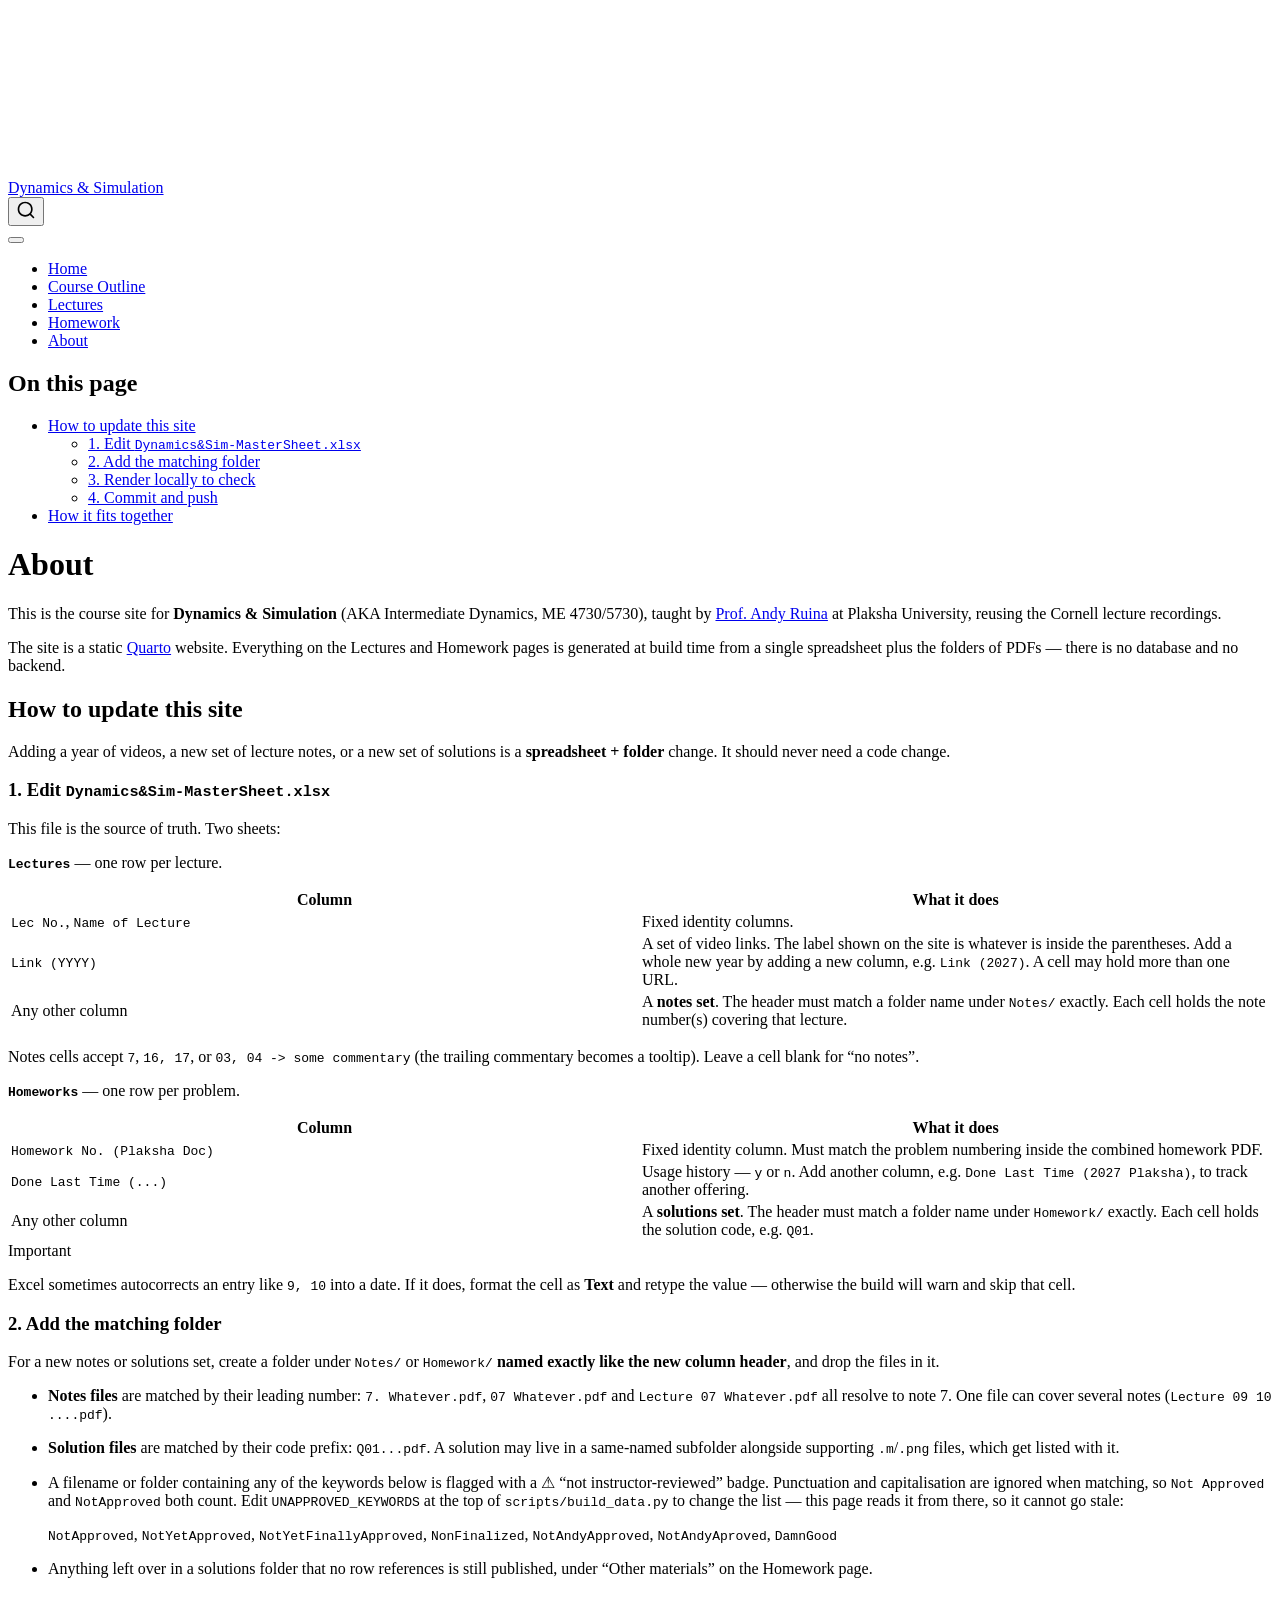
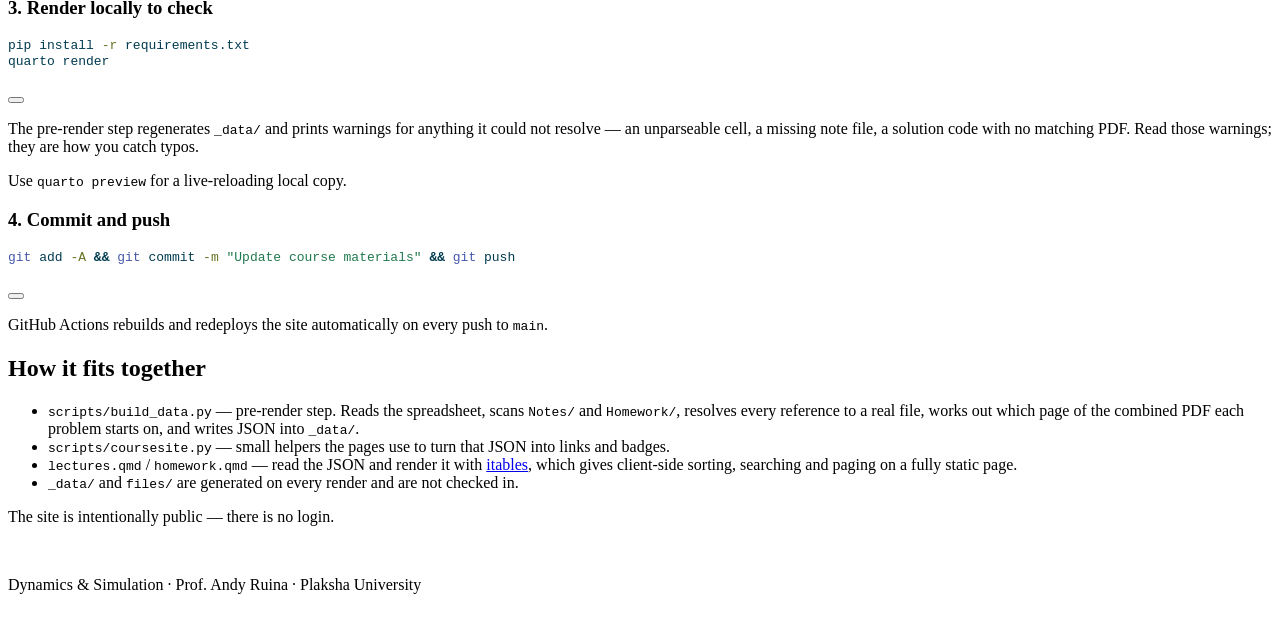
==== about.html @ d8b7e705 "Built site for gh-pages" ====
<!DOCTYPE html>
<html xmlns="http://www.w3.org/1999/xhtml" lang="en" xml:lang="en"><head>

<meta charset="utf-8">
<meta name="generator" content="quarto-1.10.18">

<meta name="viewport" content="width=device-width, initial-scale=1.0, user-scalable=yes">


<title>About – Dynamics &amp; Simulation</title>
<style>
/* Default styles provided by pandoc.
** See https://pandoc.org/MANUAL.html#variables-for-html for config info.
*/
span.smallcaps{font-variant: small-caps;}
div.columns{display: flex; gap: 1.5em;}
div.column{flex: auto;}
@media screen {
div.columns{gap: min(4vw, 1.5em);}
div.column{overflow-x: auto;}
}
div.hanging-indent{margin-left: 1.5em; text-indent: -1.5em;}
ul.task-list{list-style: none;}
ul.task-list li input[type="checkbox"] {
  width: 0.8em;
  margin: 0 0.8em 0.2em -1em; /* quarto-specific, see https://github.com/quarto-dev/quarto-cli/issues/4556 */ 
  vertical-align: middle;
}
/* CSS for syntax highlighting */
html { -webkit-text-size-adjust: 100%; }
pre > code.sourceCode { white-space: pre; position: relative; }
pre > code.sourceCode > span { display: inline-block; line-height: 1.25; }
pre > code.sourceCode > span:empty { height: 1.2em; }
.sourceCode { overflow: visible; }
code.sourceCode > span { color: inherit; text-decoration: inherit; }
div.sourceCode { margin: 1em 0; }
pre.sourceCode { margin: 0; }
@media screen {
div.sourceCode { overflow: auto; }
}
@media print {
pre > code.sourceCode { white-space: pre-wrap; }
pre > code.sourceCode > span { text-indent: -5em; padding-left: 5em; }
}
pre.numberSource code
  { counter-reset: source-line 0; }
pre.numberSource code > span
  { position: relative; left: -4em; counter-increment: source-line; }
pre.numberSource code > span > a:first-child::before
  { content: counter(source-line);
    position: relative; left: -1em; text-align: right; vertical-align: baseline;
    border: none; display: inline-block;
    -webkit-touch-callout: none; -webkit-user-select: none;
    -khtml-user-select: none; -moz-user-select: none;
    -ms-user-select: none; user-select: none;
    padding: 0 4px; width: 4em;
  }
pre.numberSource { margin-left: 3em;  padding-left: 4px; }
div.sourceCode
  {   }
@media screen {
pre > code.sourceCode > span > a:first-child::before { text-decoration: underline; }
}
</style>


<script src="site_libs/quarto-nav/quarto-nav.js"></script>
<script src="site_libs/quarto-nav/headroom.min.js"></script>
<script src="site_libs/clipboard/clipboard.min.js"></script>
<script src="site_libs/quarto-search/autocomplete.umd.js"></script>
<script src="site_libs/quarto-search/fuse.min.js"></script>
<script src="site_libs/quarto-search/quarto-search.js"></script>
<meta name="quarto:offset" content="./">
<script src="site_libs/quarto-html/quarto.js" type="module"></script>
<script src="site_libs/quarto-html/tabsets/tabsets.js" type="module"></script>
<script src="site_libs/quarto-html/popper.min.js"></script>
<script src="site_libs/quarto-html/tippy.umd.min.js"></script>
<script src="site_libs/quarto-html/anchor.min.js"></script>
<link href="site_libs/quarto-html/tippy.css" rel="stylesheet">
<link href="site_libs/quarto-html/quarto-syntax-highlighting-64a204ab8560d761af7679ceaba22944.css" rel="stylesheet" id="quarto-text-highlighting-styles">
<script src="site_libs/bootstrap/bootstrap.min.js"></script>
<link href="site_libs/bootstrap/bootstrap-icons.css" rel="stylesheet">
<link href="site_libs/bootstrap/bootstrap-6ac2aec46ad7f46b16024ee4409aa65c.min.css" rel="stylesheet" append-hash="true" id="quarto-bootstrap" data-mode="light">
<script id="quarto-search-options" type="application/json">{
  "location": "navbar",
  "copy-button": false,
  "collapse-after": 3,
  "panel-placement": "end",
  "type": "overlay",
  "limit": 50,
  "keyboard-shortcut": [
    "f",
    "/",
    "s"
  ],
  "show-item-context": false,
  "language": {
    "search-no-results-text": "No results",
    "search-matching-documents-text": "matching documents",
    "search-copy-link-title": "Copy link to search",
    "search-hide-matches-text": "Hide additional matches",
    "search-more-match-text": "more match in this document",
    "search-more-matches-text": "more matches in this document",
    "search-clear-button-title": "Clear",
    "search-text-placeholder": "",
    "search-detached-cancel-button-title": "Cancel",
    "search-submit-button-title": "Submit",
    "search-label": "Search"
  }
}</script>


<link rel="stylesheet" href="styles.css">
</head>

<body class="nav-fixed quarto-light">

<div id="quarto-search-results"></div>
  <header id="quarto-header" class="headroom fixed-top">
    <nav class="navbar navbar-expand-lg " data-bs-theme="dark">
      <div class="navbar-container container-fluid">
      <div class="navbar-brand-container mx-auto">
    <a class="navbar-brand" href="./index.html">
    <span class="navbar-title">Dynamics &amp; Simulation</span>
    </a>
  </div>
            <div id="quarto-search" class="" title="Search"></div>
          <button class="navbar-toggler" type="button" data-bs-toggle="collapse" data-bs-target="#navbarCollapse" aria-controls="navbarCollapse" role="menu" aria-expanded="false" aria-label="Toggle navigation" onclick="if (window.quartoToggleHeadroom) { window.quartoToggleHeadroom(); }">
  <span class="navbar-toggler-icon"></span>
</button>
          <div class="collapse navbar-collapse" id="navbarCollapse">
            <ul class="navbar-nav navbar-nav-scroll me-auto">
  <li class="nav-item">
    <a class="nav-link" href="./index.html"> 
<span class="menu-text">Home</span></a>
  </li>  
  <li class="nav-item">
    <a class="nav-link" href="./outline.html"> 
<span class="menu-text">Course Outline</span></a>
  </li>  
  <li class="nav-item">
    <a class="nav-link" href="./lectures.html"> 
<span class="menu-text">Lectures</span></a>
  </li>  
  <li class="nav-item">
    <a class="nav-link" href="./homework.html"> 
<span class="menu-text">Homework</span></a>
  </li>  
  <li class="nav-item">
    <a class="nav-link active" href="./about.html" aria-current="page"> 
<span class="menu-text">About</span></a>
  </li>  
</ul>
          </div> <!-- /navcollapse -->
            <div class="quarto-navbar-tools">
</div>
      </div> <!-- /container-fluid -->
    </nav>
</header>
<!-- content -->
<div id="quarto-content" class="quarto-container page-columns page-rows-contents page-layout-article page-navbar">
<!-- sidebar -->
<!-- margin-sidebar -->
    <div id="quarto-margin-sidebar" class="sidebar margin-sidebar">
        <nav id="TOC" role="doc-toc" class="toc-active">
    <h2 id="toc-title">On this page</h2>
   
  <ul>
  <li><a href="#how-to-update-this-site" id="toc-how-to-update-this-site" class="nav-link active" data-scroll-target="#how-to-update-this-site">How to update this site</a>
  <ul class="collapse">
  <li><a href="#edit-dynamicssim-mastersheet.xlsx" id="toc-edit-dynamicssim-mastersheet.xlsx" class="nav-link" data-scroll-target="#edit-dynamicssim-mastersheet.xlsx">1. Edit <code>Dynamics&amp;Sim-MasterSheet.xlsx</code></a></li>
  <li><a href="#add-the-matching-folder" id="toc-add-the-matching-folder" class="nav-link" data-scroll-target="#add-the-matching-folder">2. Add the matching folder</a></li>
  <li><a href="#render-locally-to-check" id="toc-render-locally-to-check" class="nav-link" data-scroll-target="#render-locally-to-check">3. Render locally to check</a></li>
  <li><a href="#commit-and-push" id="toc-commit-and-push" class="nav-link" data-scroll-target="#commit-and-push">4. Commit and push</a></li>
  </ul></li>
  <li><a href="#how-it-fits-together" id="toc-how-it-fits-together" class="nav-link" data-scroll-target="#how-it-fits-together">How it fits together</a></li>
  </ul>
</nav>
    </div>
<!-- main -->
<main class="content" id="quarto-document-content">

<header id="title-block-header" class="quarto-title-block default">
<div class="quarto-title">
<h1 class="title">About</h1>
</div>



<div class="quarto-title-meta">

    
  
    
  </div>
  


</header>


<p>This is the course site for <strong>Dynamics &amp; Simulation</strong> (AKA Intermediate Dynamics, ME 4730/5730), taught by <a href="https://ruina.org">Prof.&nbsp;Andy Ruina</a> at Plaksha University, reusing the Cornell lecture recordings.</p>
<p>The site is a static <a href="https://quarto.org">Quarto</a> website. Everything on the Lectures and Homework pages is generated at build time from a single spreadsheet plus the folders of PDFs — there is no database and no backend.</p>
<section id="how-to-update-this-site" class="level2">
<h2 class="anchored" data-anchor-id="how-to-update-this-site">How to update this site</h2>
<p>Adding a year of videos, a new set of lecture notes, or a new set of solutions is a <strong>spreadsheet + folder</strong> change. It should never need a code change.</p>
<section id="edit-dynamicssim-mastersheet.xlsx" class="level3">
<h3 class="anchored" data-anchor-id="edit-dynamicssim-mastersheet.xlsx">1. Edit <code>Dynamics&amp;Sim-MasterSheet.xlsx</code></h3>
<p>This file is the source of truth. Two sheets:</p>
<p><strong><code>Lectures</code></strong> — one row per lecture.</p>
<table class="caption-top table">
<colgroup>
<col style="width: 50%">
<col style="width: 50%">
</colgroup>
<thead>
<tr class="header">
<th>Column</th>
<th>What it does</th>
</tr>
</thead>
<tbody>
<tr class="odd">
<td><code>Lec No.</code>, <code>Name of Lecture</code></td>
<td>Fixed identity columns.</td>
</tr>
<tr class="even">
<td><code>Link (YYYY)</code></td>
<td>A set of video links. The label shown on the site is whatever is inside the parentheses. Add a whole new year by adding a new column, e.g.&nbsp;<code>Link (2027)</code>. A cell may hold more than one URL.</td>
</tr>
<tr class="odd">
<td>Any other column</td>
<td>A <strong>notes set</strong>. The header must match a folder name under <code>Notes/</code> exactly. Each cell holds the note number(s) covering that lecture.</td>
</tr>
</tbody>
</table>
<p>Notes cells accept <code>7</code>, <code>16, 17</code>, or <code>03, 04 -&gt; some commentary</code> (the trailing commentary becomes a tooltip). Leave a cell blank for “no notes”.</p>
<p><strong><code>Homeworks</code></strong> — one row per problem.</p>
<table class="caption-top table">
<colgroup>
<col style="width: 50%">
<col style="width: 50%">
</colgroup>
<thead>
<tr class="header">
<th>Column</th>
<th>What it does</th>
</tr>
</thead>
<tbody>
<tr class="odd">
<td><code>Homework No. (Plaksha Doc)</code></td>
<td>Fixed identity column. Must match the problem numbering inside the combined homework PDF.</td>
</tr>
<tr class="even">
<td><code>Done Last Time (...)</code></td>
<td>Usage history — <code>y</code> or <code>n</code>. Add another column, e.g.&nbsp;<code>Done Last Time (2027 Plaksha)</code>, to track another offering.</td>
</tr>
<tr class="odd">
<td>Any other column</td>
<td>A <strong>solutions set</strong>. The header must match a folder name under <code>Homework/</code> exactly. Each cell holds the solution code, e.g.&nbsp;<code>Q01</code>.</td>
</tr>
</tbody>
</table>
<div class="callout callout-style-default callout-important callout-titled">
<div class="callout-header d-flex align-content-center">
<div class="callout-icon-container">
<i class="callout-icon"></i>
</div>
<div class="callout-title-container flex-fill">
Important
</div>
</div>
<div class="callout-body-container callout-body">
<p>Excel sometimes autocorrects an entry like <code>9, 10</code> into a date. If it does, format the cell as <strong>Text</strong> and retype the value — otherwise the build will warn and skip that cell.</p>
</div>
</div>
</section>
<section id="add-the-matching-folder" class="level3">
<h3 class="anchored" data-anchor-id="add-the-matching-folder">2. Add the matching folder</h3>
<p>For a new notes or solutions set, create a folder under <code>Notes/</code> or <code>Homework/</code> <strong>named exactly like the new column header</strong>, and drop the files in it.</p>
<ul>
<li><p><strong>Notes files</strong> are matched by their leading number: <code>7. Whatever.pdf</code>, <code>07 Whatever.pdf</code> and <code>Lecture 07 Whatever.pdf</code> all resolve to note 7. One file can cover several notes (<code>Lecture 09 10 ....pdf</code>).</p></li>
<li><p><strong>Solution files</strong> are matched by their code prefix: <code>Q01...pdf</code>. A solution may live in a same-named subfolder alongside supporting <code>.m</code>/<code>.png</code> files, which get listed with it.</p></li>
<li><p>A filename or folder containing any of the keywords below is flagged with a ⚠ “not instructor-reviewed” badge. Punctuation and capitalisation are ignored when matching, so <code>Not Approved</code> and <code>NotApproved</code> both count. Edit <code>UNAPPROVED_KEYWORDS</code> at the top of <code>scripts/build_data.py</code> to change the list — this page reads it from there, so it cannot go stale:</p>
<p><code>NotApproved</code>, <code>NotYetApproved</code>, <code>NotYetFinallyApproved</code>, <code>NonFinalized</code>, <code>NotAndyApproved</code>, <code>NotAndyAproved</code>, <code>DamnGood</code></p></li>
<li><p>Anything left over in a solutions folder that no row references is still published, under “Other materials” on the Homework page.</p></li>
</ul>
</section>
<section id="render-locally-to-check" class="level3">
<h3 class="anchored" data-anchor-id="render-locally-to-check">3. Render locally to check</h3>
<div class="code-copy-outer-scaffold"><div class="sourceCode" id="cb1"><pre class="sourceCode bash code-with-copy"><code class="sourceCode bash"><span id="cb1-1"><a href="#cb1-1" aria-hidden="true" tabindex="-1"></a><span class="ex">pip</span> install <span class="at">-r</span> requirements.txt</span>
<span id="cb1-2"><a href="#cb1-2" aria-hidden="true" tabindex="-1"></a><span class="ex">quarto</span> render</span></code></pre></div><button title="Copy to Clipboard" class="code-copy-button"><i class="bi"></i></button></div>
<p>The pre-render step regenerates <code>_data/</code> and prints warnings for anything it could not resolve — an unparseable cell, a missing note file, a solution code with no matching PDF. Read those warnings; they are how you catch typos.</p>
<p>Use <code>quarto preview</code> for a live-reloading local copy.</p>
</section>
<section id="commit-and-push" class="level3">
<h3 class="anchored" data-anchor-id="commit-and-push">4. Commit and push</h3>
<div class="code-copy-outer-scaffold"><div class="sourceCode" id="cb2"><pre class="sourceCode bash code-with-copy"><code class="sourceCode bash"><span id="cb2-1"><a href="#cb2-1" aria-hidden="true" tabindex="-1"></a><span class="fu">git</span> add <span class="at">-A</span> <span class="kw">&amp;&amp;</span> <span class="fu">git</span> commit <span class="at">-m</span> <span class="st">"Update course materials"</span> <span class="kw">&amp;&amp;</span> <span class="fu">git</span> push</span></code></pre></div><button title="Copy to Clipboard" class="code-copy-button"><i class="bi"></i></button></div>
<p>GitHub Actions rebuilds and redeploys the site automatically on every push to <code>main</code>.</p>
</section>
</section>
<section id="how-it-fits-together" class="level2">
<h2 class="anchored" data-anchor-id="how-it-fits-together">How it fits together</h2>
<ul>
<li><code>scripts/build_data.py</code> — pre-render step. Reads the spreadsheet, scans <code>Notes/</code> and <code>Homework/</code>, resolves every reference to a real file, works out which page of the combined PDF each problem starts on, and writes JSON into <code>_data/</code>.</li>
<li><code>scripts/coursesite.py</code> — small helpers the pages use to turn that JSON into links and badges.</li>
<li><code>lectures.qmd</code> / <code>homework.qmd</code> — read the JSON and render it with <a href="https://mwouts.github.io/itables/">itables</a>, which gives client-side sorting, searching and paging on a fully static page.</li>
<li><code>_data/</code> and <code>files/</code> are generated on every render and are not checked in.</li>
</ul>
<p>The site is intentionally public — there is no login.</p>


</section>

</main> <!-- /main -->
<script id="quarto-html-after-body" type="application/javascript">
  window.document.addEventListener("DOMContentLoaded", function (event) {
    const icon = "";
    const anchorJS = new window.AnchorJS();
    anchorJS.options = {
      placement: 'right',
      icon: icon
    };
    anchorJS.add('.anchored');
    const isCodeAnnotation = (el) => {
      for (const clz of el.classList) {
        if (clz.startsWith('code-annotation-')) {                     
          return true;
        }
      }
      return false;
    }
    const onCopySuccess = function(e) {
      // button target
      const button = e.trigger;
      // don't keep focus
      button.blur();
      // flash "checked"
      button.classList.add('code-copy-button-checked');
      var currentTitle = button.getAttribute("title");
      button.setAttribute("title", "Copied!");
      let tooltip;
      if (window.bootstrap) {
        button.setAttribute("data-bs-toggle", "tooltip");
        button.setAttribute("data-bs-placement", "left");
        button.setAttribute("data-bs-title", "Copied!");
        tooltip = new bootstrap.Tooltip(button, 
          { trigger: "manual", 
            customClass: "code-copy-button-tooltip",
            offset: [0, -8]});
        tooltip.show();    
      }
      setTimeout(function() {
        if (tooltip) {
          tooltip.hide();
          button.removeAttribute("data-bs-title");
          button.removeAttribute("data-bs-toggle");
          button.removeAttribute("data-bs-placement");
        }
        button.setAttribute("title", currentTitle);
        button.classList.remove('code-copy-button-checked');
      }, 1000);
      // clear code selection
      e.clearSelection();
    }
    const getTextToCopy = function(trigger) {
      const outerScaffold = trigger.parentElement.cloneNode(true);
      const codeEl = outerScaffold.querySelector('code');
      for (const childEl of codeEl.children) {
        if (isCodeAnnotation(childEl)) {
          childEl.remove();
        }
      }
      return codeEl.innerText;
    }
    const clipboard = new window.ClipboardJS('.code-copy-button:not([data-in-quarto-modal])', {
      text: getTextToCopy
    });
    clipboard.on('success', onCopySuccess);
    if (window.document.getElementById('quarto-embedded-source-code-modal')) {
      const clipboardModal = new window.ClipboardJS('.code-copy-button[data-in-quarto-modal]', {
        text: getTextToCopy,
        container: window.document.getElementById('quarto-embedded-source-code-modal')
      });
      clipboardModal.on('success', onCopySuccess);
    }
      var localhostRegex = new RegExp(/^(?:http|https):\/\/localhost\:?[0-9]*\//);
      var mailtoRegex = new RegExp(/^mailto:/);
        var filterRegex = new RegExp("https:\/\/suraj1102\.github\.io\/DynamicsSimWebsite\/");
      var isInternal = (href) => {
          return filterRegex.test(href) || localhostRegex.test(href) || mailtoRegex.test(href);
      }
      // Inspect non-navigation links and adorn them if external
     var links = window.document.querySelectorAll('a[href]:not(.nav-link):not(.navbar-brand):not(.toc-action):not(.sidebar-link):not(.sidebar-item-toggle):not(.pagination-link):not(.no-external):not([aria-hidden]):not(.dropdown-item):not(.quarto-navigation-tool):not(.about-link)');
      for (var i=0; i<links.length; i++) {
        const link = links[i];
        if (!isInternal(link.href)) {
          // undo the damage that might have been done by quarto-nav.js in the case of
          // links that we want to consider external
          if (link.dataset.originalHref !== undefined) {
            link.href = link.dataset.originalHref;
          }
            // target, if specified
            link.setAttribute("target", "_blank");
            if (link.getAttribute("rel") === null) {
              link.setAttribute("rel", "noopener");
            }
        }
      }
    function tippyHover(el, contentFn, onTriggerFn, onUntriggerFn) {
      const config = {
        allowHTML: true,
        maxWidth: 500,
        delay: 100,
        arrow: false,
        appendTo: function(el) {
            return el.parentElement;
        },
        interactive: true,
        interactiveBorder: 10,
        theme: 'quarto',
        placement: 'bottom-start',
      };
      if (contentFn) {
        config.content = contentFn;
      }
      if (onTriggerFn) {
        config.onTrigger = onTriggerFn;
      }
      if (onUntriggerFn) {
        config.onUntrigger = onUntriggerFn;
      }
      window.tippy(el, config); 
    }
    const noterefs = window.document.querySelectorAll('a[role="doc-noteref"]');
    for (var i=0; i<noterefs.length; i++) {
      const ref = noterefs[i];
      tippyHover(ref, function() {
        // use id or data attribute instead here
        let href = ref.getAttribute('data-footnote-href') || ref.getAttribute('href');
        try { href = new URL(href).hash; } catch {}
        const id = href.replace(/^#\/?/, "");
        const note = window.document.getElementById(id);
        if (note) {
          return note.innerHTML;
        } else {
          return "";
        }
      });
    }
    const xrefs = window.document.querySelectorAll('a.quarto-xref');
    const processXRef = (id, note) => {
      // Strip column container classes
      const stripColumnClz = (el) => {
        el.classList.remove("page-full", "page-columns");
        if (el.children) {
          for (const child of el.children) {
            stripColumnClz(child);
          }
        }
      }
      stripColumnClz(note)
      if (id === null || id.startsWith('sec-')) {
        // Special case sections, only their first couple elements
        const container = document.createElement("div");
        if (note.children && note.children.length > 2) {
          container.appendChild(note.children[0].cloneNode(true));
          for (let i = 1; i < note.children.length; i++) {
            const child = note.children[i];
            if (child.tagName === "P" && child.innerText === "") {
              continue;
            } else {
              container.appendChild(child.cloneNode(true));
              break;
            }
          }
          if (window.Quarto?.typesetMath) {
            window.Quarto.typesetMath(container);
          }
          return container.innerHTML
        } else {
          if (window.Quarto?.typesetMath) {
            window.Quarto.typesetMath(note);
          }
          return note.innerHTML;
        }
      } else {
        // Remove any anchor links if they are present
        const anchorLink = note.querySelector('a.anchorjs-link');
        if (anchorLink) {
          anchorLink.remove();
        }
        if (window.Quarto?.typesetMath) {
          window.Quarto.typesetMath(note);
        }
        if (note.classList.contains("callout")) {
          return note.outerHTML;
        } else {
          return note.innerHTML;
        }
      }
    }
    for (var i=0; i<xrefs.length; i++) {
      const xref = xrefs[i];
      tippyHover(xref, undefined, function(instance) {
        instance.disable();
        let url = xref.getAttribute('href');
        let hash = undefined; 
        if (url.startsWith('#')) {
          hash = url;
        } else {
          try { hash = new URL(url).hash; } catch {}
        }
        if (hash) {
          const id = hash.replace(/^#\/?/, "");
          const note = window.document.getElementById(id);
          if (note !== null) {
            try {
              const html = processXRef(id, note.cloneNode(true));
              instance.setContent(html);
            } finally {
              instance.enable();
              instance.show();
            }
          } else {
            // See if we can fetch this
            fetch(url.split('#')[0])
            .then(res => res.text())
            .then(html => {
              const parser = new DOMParser();
              const htmlDoc = parser.parseFromString(html, "text/html");
              const note = htmlDoc.getElementById(id);
              if (note !== null) {
                const html = processXRef(id, note);
                instance.setContent(html);
              } 
            }).finally(() => {
              instance.enable();
              instance.show();
            });
          }
        } else {
          // See if we can fetch a full url (with no hash to target)
          // This is a special case and we should probably do some content thinning / targeting
          fetch(url)
          .then(res => res.text())
          .then(html => {
            const parser = new DOMParser();
            const htmlDoc = parser.parseFromString(html, "text/html");
            const note = htmlDoc.querySelector('main.content');
            if (note !== null) {
              // This should only happen for chapter cross references
              // (since there is no id in the URL)
              // remove the first header
              if (note.children.length > 0 && note.children[0].tagName === "HEADER") {
                note.children[0].remove();
              }
              const html = processXRef(null, note);
              instance.setContent(html);
            } 
          }).finally(() => {
            instance.enable();
            instance.show();
          });
        }
      }, function(instance) {
      });
    }
        let selectedAnnoteEl;
        const selectorForAnnotation = ( cell, annotation) => {
          let cellAttr = 'data-code-cell="' + cell + '"';
          let lineAttr = 'data-code-annotation="' +  annotation + '"';
          const selector = 'span[' + cellAttr + '][' + lineAttr + ']';
          return selector;
        }
        const selectCodeLines = (annoteEl) => {
          const doc = window.document;
          const targetCell = annoteEl.getAttribute("data-target-cell");
          const targetAnnotation = annoteEl.getAttribute("data-target-annotation");
          const annoteSpan = window.document.querySelector(selectorForAnnotation(targetCell, targetAnnotation));
          const lines = annoteSpan.getAttribute("data-code-lines").split(",");
          const lineIds = lines.map((line) => {
            return targetCell + "-" + line;
          })
          let top = null;
          let height = null;
          let parent = null;
          if (lineIds.length > 0) {
              //compute the position of the single el (top and bottom and make a div)
              const el = window.document.getElementById(lineIds[0]);
              top = el.offsetTop;
              height = el.offsetHeight;
              parent = el.parentElement.parentElement;
            if (lineIds.length > 1) {
              const lastEl = window.document.getElementById(lineIds[lineIds.length - 1]);
              const bottom = lastEl.offsetTop + lastEl.offsetHeight;
              height = bottom - top;
            }
            if (top !== null && height !== null && parent !== null) {
              // cook up a div (if necessary) and position it 
              let div = window.document.getElementById("code-annotation-line-highlight");
              if (div === null) {
                div = window.document.createElement("div");
                div.setAttribute("id", "code-annotation-line-highlight");
                div.style.position = 'absolute';
                parent.appendChild(div);
              }
              div.style.top = top - 2 + "px";
              div.style.height = height + 4 + "px";
              div.style.left = 0;
              let gutterDiv = window.document.getElementById("code-annotation-line-highlight-gutter");
              if (gutterDiv === null) {
                gutterDiv = window.document.createElement("div");
                gutterDiv.setAttribute("id", "code-annotation-line-highlight-gutter");
                gutterDiv.style.position = 'absolute';
                const codeCell = window.document.getElementById(targetCell);
                const gutter = codeCell.querySelector('.code-annotation-gutter');
                gutter.appendChild(gutterDiv);
              }
              gutterDiv.style.top = top - 2 + "px";
              gutterDiv.style.height = height + 4 + "px";
            }
            selectedAnnoteEl = annoteEl;
          }
        };
        const unselectCodeLines = () => {
          const elementsIds = ["code-annotation-line-highlight", "code-annotation-line-highlight-gutter"];
          elementsIds.forEach((elId) => {
            const div = window.document.getElementById(elId);
            if (div) {
              div.remove();
            }
          });
          selectedAnnoteEl = undefined;
        };
          // Handle positioning of the toggle
      window.addEventListener(
        "resize",
        throttle(() => {
          elRect = undefined;
          if (selectedAnnoteEl) {
            selectCodeLines(selectedAnnoteEl);
          }
        }, 10)
      );
      function throttle(fn, ms) {
      let throttle = false;
      let timer;
        return (...args) => {
          if(!throttle) { // first call gets through
              fn.apply(this, args);
              throttle = true;
          } else { // all the others get throttled
              if(timer) clearTimeout(timer); // cancel #2
              timer = setTimeout(() => {
                fn.apply(this, args);
                timer = throttle = false;
              }, ms);
          }
        };
      }
        // Attach click handler to the DT
        const annoteDls = window.document.querySelectorAll('dt[data-target-cell]');
        for (const annoteDlNode of annoteDls) {
          annoteDlNode.addEventListener('click', (event) => {
            const clickedEl = event.target;
            if (clickedEl !== selectedAnnoteEl) {
              unselectCodeLines();
              const activeEl = window.document.querySelector('dt[data-target-cell].code-annotation-active');
              if (activeEl) {
                activeEl.classList.remove('code-annotation-active');
              }
              selectCodeLines(clickedEl);
              clickedEl.classList.add('code-annotation-active');
            } else {
              // Unselect the line
              unselectCodeLines();
              clickedEl.classList.remove('code-annotation-active');
            }
          });
        }
    const findCites = (el) => {
      const parentEl = el.parentElement;
      if (parentEl) {
        const cites = parentEl.dataset.cites;
        if (cites) {
          return {
            el,
            cites: cites.split(' ')
          };
        } else {
          return findCites(el.parentElement)
        }
      } else {
        return undefined;
      }
    };
    var bibliorefs = window.document.querySelectorAll('a[role="doc-biblioref"]');
    for (var i=0; i<bibliorefs.length; i++) {
      const ref = bibliorefs[i];
      const citeInfo = findCites(ref);
      if (citeInfo) {
        tippyHover(citeInfo.el, function() {
          var popup = window.document.createElement('div');
          citeInfo.cites.forEach(function(cite) {
            var citeDiv = window.document.createElement('div');
            citeDiv.classList.add('hanging-indent');
            citeDiv.classList.add('csl-entry');
            var biblioDiv = window.document.getElementById('ref-' + cite);
            if (biblioDiv) {
              citeDiv.innerHTML = biblioDiv.innerHTML;
            }
            popup.appendChild(citeDiv);
          });
          return popup.innerHTML;
        });
      }
    }
  });
  </script>
</div> <!-- /content -->
<footer class="footer">
  <div class="nav-footer">
    <div class="nav-footer-left">
      &nbsp;
    </div>   
    <div class="nav-footer-center">
<p>Dynamics &amp; Simulation · Prof.&nbsp;Andy Ruina · Plaksha University</p>
</div>
    <div class="nav-footer-right">
      &nbsp;
    </div>
  </div>
</footer>




</body></html>
---- site_libs/quarto-html/tippy.css ----
.tippy-box[data-animation=fade][data-state=hidden]{opacity:0}[data-tippy-root]{max-width:calc(100vw - 10px)}.tippy-box{position:relative;background-color:#333;color:#fff;border-radius:4px;font-size:14px;line-height:1.4;white-space:normal;outline:0;transition-property:transform,visibility,opacity}.tippy-box[data-placement^=top]>.tippy-arrow{bottom:0}.tippy-box[data-placement^=top]>.tippy-arrow:before{bottom:-7px;left:0;border-width:8px 8px 0;border-top-color:initial;transform-origin:center top}.tippy-box[data-placement^=bottom]>.tippy-arrow{top:0}.tippy-box[data-placement^=bottom]>.tippy-arrow:before{top:-7px;left:0;border-width:0 8px 8px;border-bottom-color:initial;transform-origin:center bottom}.tippy-box[data-placement^=left]>.tippy-arrow{right:0}.tippy-box[data-placement^=left]>.tippy-arrow:before{border-width:8px 0 8px 8px;border-left-color:initial;right:-7px;transform-origin:center left}.tippy-box[data-placement^=right]>.tippy-arrow{left:0}.tippy-box[data-placement^=right]>.tippy-arrow:before{left:-7px;border-width:8px 8px 8px 0;border-right-color:initial;transform-origin:center right}.tippy-box[data-inertia][data-state=visible]{transition-timing-function:cubic-bezier(.54,1.5,.38,1.11)}.tippy-arrow{width:16px;height:16px;color:#333}.tippy-arrow:before{content:"";position:absolute;border-color:transparent;border-style:solid}.tippy-content{position:relative;padding:5px 9px;z-index:1}
---- site_libs/quarto-html/quarto-syntax-highlighting-64a204ab8560d761af7679ceaba22944.css ----
/* quarto syntax highlight colors */
:root {
  --quarto-hl-ot-color: #003B4F;
  --quarto-hl-at-color: #657422;
  --quarto-hl-ss-color: #20794D;
  --quarto-hl-an-color: #5E5E5E;
  --quarto-hl-fu-color: #4758AB;
  --quarto-hl-st-color: #20794D;
  --quarto-hl-cf-color: #003B4F;
  --quarto-hl-op-color: #5E5E5E;
  --quarto-hl-er-color: #AD0000;
  --quarto-hl-bn-color: #AD0000;
  --quarto-hl-al-color: #AD0000;
  --quarto-hl-va-color: #111111;
  --quarto-hl-bu-color: inherit;
  --quarto-hl-ex-color: inherit;
  --quarto-hl-pp-color: #AD0000;
  --quarto-hl-in-color: #5E5E5E;
  --quarto-hl-vs-color: #20794D;
  --quarto-hl-wa-color: #5E5E5E;
  --quarto-hl-do-color: #5E5E5E;
  --quarto-hl-im-color: #00769E;
  --quarto-hl-ch-color: #20794D;
  --quarto-hl-dt-color: #AD0000;
  --quarto-hl-fl-color: #AD0000;
  --quarto-hl-co-color: #5E5E5E;
  --quarto-hl-cv-color: #5E5E5E;
  --quarto-hl-cn-color: #8f5902;
  --quarto-hl-sc-color: #5E5E5E;
  --quarto-hl-dv-color: #AD0000;
  --quarto-hl-kw-color: #003B4F;
}

/* other quarto variables */
:root {
  --quarto-font-monospace: SFMono-Regular, Menlo, Monaco, Consolas, "Liberation Mono", "Courier New", monospace;
}

/* syntax highlight based on Pandoc's rules */
pre > code.sourceCode > span {
  color: #003B4F;
}

code.sourceCode > span {
  color: #003B4F;
}

div.sourceCode,
div.sourceCode pre.sourceCode {
  color: #003B4F;
}

/* Normal */
code span {
  color: #003B4F;
}

/* Alert */
code span.al {
  color: #AD0000;
  font-style: inherit;
}

/* Annotation */
code span.an {
  color: #5E5E5E;
  font-style: inherit;
}

/* Attribute */
code span.at {
  color: #657422;
  font-style: inherit;
}

/* BaseN */
code span.bn {
  color: #AD0000;
  font-style: inherit;
}

/* BuiltIn */
code span.bu {
  font-style: inherit;
}

/* ControlFlow */
code span.cf {
  color: #003B4F;
  font-weight: bold;
  font-style: inherit;
}

/* Char */
code span.ch {
  color: #20794D;
  font-style: inherit;
}

/* Constant */
code span.cn {
  color: #8f5902;
  font-style: inherit;
}

/* Comment */
code span.co {
  color: #5E5E5E;
  font-style: inherit;
}

/* CommentVar */
code span.cv {
  color: #5E5E5E;
  font-style: italic;
}

/* Documentation */
code span.do {
  color: #5E5E5E;
  font-style: italic;
}

/* DataType */
code span.dt {
  color: #AD0000;
  font-style: inherit;
}

/* DecVal */
code span.dv {
  color: #AD0000;
  font-style: inherit;
}

/* Error */
code span.er {
  color: #AD0000;
  font-style: inherit;
}

/* Extension */
code span.ex {
  font-style: inherit;
}

/* Float */
code span.fl {
  color: #AD0000;
  font-style: inherit;
}

/* Function */
code span.fu {
  color: #4758AB;
  font-style: inherit;
}

/* Import */
code span.im {
  color: #00769E;
  font-style: inherit;
}

/* Information */
code span.in {
  color: #5E5E5E;
  font-style: inherit;
}

/* Keyword */
code span.kw {
  color: #003B4F;
  font-weight: bold;
  font-style: inherit;
}

/* Operator */
code span.op {
  color: #5E5E5E;
  font-style: inherit;
}

/* Other */
code span.ot {
  color: #003B4F;
  font-style: inherit;
}

/* Preprocessor */
code span.pp {
  color: #AD0000;
  font-style: inherit;
}

/* SpecialChar */
code span.sc {
  color: #5E5E5E;
  font-style: inherit;
}

/* SpecialString */
code span.ss {
  color: #20794D;
  font-style: inherit;
}

/* String */
code span.st {
  color: #20794D;
  font-style: inherit;
}

/* Variable */
code span.va {
  color: #111111;
  font-style: inherit;
}

/* VerbatimString */
code span.vs {
  color: #20794D;
  font-style: inherit;
}

/* Warning */
code span.wa {
  color: #5E5E5E;
  font-style: italic;
}

.prevent-inlining {
  content: "</";
}

/*# sourceMappingURL=9d8d5bb603a83b8298b89080a598c93b.css.map */
---- styles.css ----
/* Dynamics & Simulation course site */

:root {
  --pill-radius: 999px;
  --video: #0b6bcb;
  --video-bg: #e8f1fc;
  --notes: #6b3fa0;
  --notes-bg: #f1ebf9;
  --solution: #16794c;
  --solution-bg: #e6f4ec;
  --problem: #8a5a00;
  --problem-bg: #fdf1dc;
  --used: #16794c;
  --used-bg: #e6f4ec;
  --unused: #6c757d;
  --unused-bg: #eef0f2;
  --file-bg: #eef0f2;
}

/* --- link pills used throughout the two data tables --- */
.pill {
  display: inline-block;
  padding: 0.12em 0.62em;
  margin: 0.12em 0.1em;
  border-radius: var(--pill-radius);
  font-size: 0.82em;
  line-height: 1.6;
  white-space: nowrap;
  text-decoration: none;
  border: 1px solid transparent;
}

.pill:hover {
  text-decoration: none;
  filter: brightness(0.94);
}

.pill-video    { color: var(--video);    background: var(--video-bg);    border-color: color-mix(in srgb, var(--video) 25%, transparent); }
.pill-notes    { color: var(--notes);    background: var(--notes-bg);    border-color: color-mix(in srgb, var(--notes) 25%, transparent); }
.pill-solution { color: var(--solution); background: var(--solution-bg); border-color: color-mix(in srgb, var(--solution) 25%, transparent); }
.pill-problem  { color: var(--problem);  background: var(--problem-bg);  border-color: color-mix(in srgb, var(--problem) 25%, transparent); }
.pill-used     { color: var(--used);     background: var(--used-bg); }
.pill-unused   { color: var(--unused);   background: var(--unused-bg); }
.pill-file     { color: #333;            background: var(--file-bg); font-size: 0.78em; }

/* a solution set that has supporting files but no PDF of its own */
.pill-nopdf {
  opacity: 0.75;
  border-style: dashed;
  cursor: help;
}

.warn {
  color: #b54708;
  font-weight: 700;
  cursor: help;
}

.muted {
  color: #8a9099;
}

/* collapsible list of supporting .m/.png files under a solution */
details.support {
  display: inline-block;
  vertical-align: middle;
  margin-left: 0.25em;
}

details.support > summary {
  cursor: pointer;
  font-size: 0.76em;
  color: #6c757d;
  list-style: none;
}

details.support > summary::-webkit-details-marker { display: none; }
details.support > summary::before { content: "+ "; }
details.support[open] > summary::before { content: "− "; }

details.support > *:not(summary) { display: inline; }

/* --- itables tweaks --- */
table.course-table {
  font-size: 0.94rem;
  width: 100% !important;
}

table.course-table td {
  vertical-align: top;
}

table.course-table td:first-child,
table.course-table th:first-child {
  width: 3.5rem;
  min-width: 3.5rem;
  text-align: center;
}

table.course-table td:first-child {
  font-variant-numeric: tabular-nums;
  color: #6c757d;
}

/* keep the table controls from crowding the table */
.dt-container .dt-layout-row { margin-bottom: 0.5rem; }

/* --- embedded policy PDF --- */
.pdf-embed {
  border: 1px solid #dee2e6;
  border-radius: 6px;
  overflow: hidden;
  margin-bottom: 1.5rem;
  background: #f8f9fa;
}

.pdf-embed object { display: block; }

/* --- "other materials" listing --- */
ul.other-materials {
  columns: 2;
  column-gap: 2rem;
  margin-bottom: 1.5rem;
}

ul.other-materials li {
  break-inside: avoid;
  margin-bottom: 0.2rem;
}

@media (max-width: 700px) {
  ul.other-materials { columns: 1; }
  .pdf-embed object { height: 480px; }
}

/* --- home page cards ---
   Quarto renders a ::: block containing a heading as a <section>, not a <div>,
   so match on the grid-column class rather than the element name. */
.grid > [class*="g-col"] {
  border: 1px solid #e5e7eb;
  border-radius: 8px;
  padding: 1rem 1.15rem;
  background: #fcfcfd;
}

.grid > [class*="g-col"] h3 {
  margin-top: 0;
  font-size: 1.1rem;
}

.grid > [class*="g-col"] p:last-child { margin-bottom: 0; }
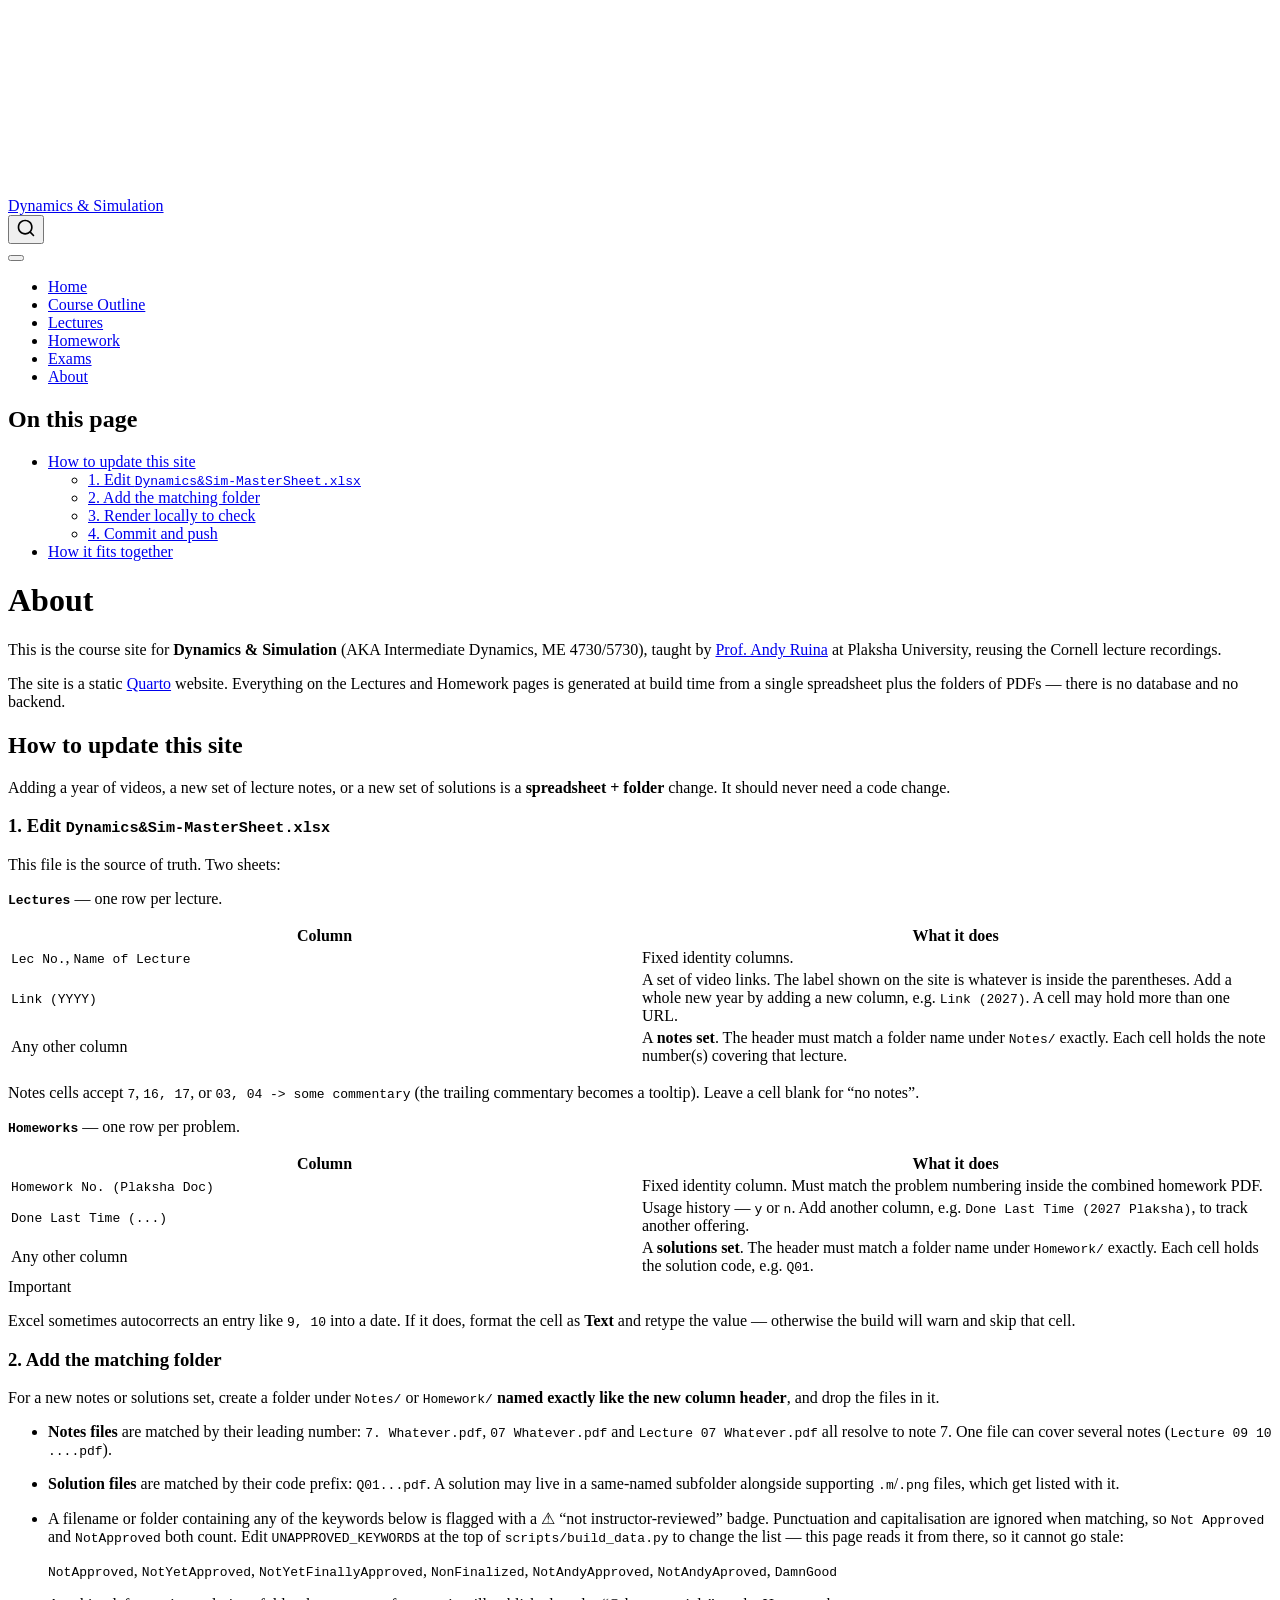
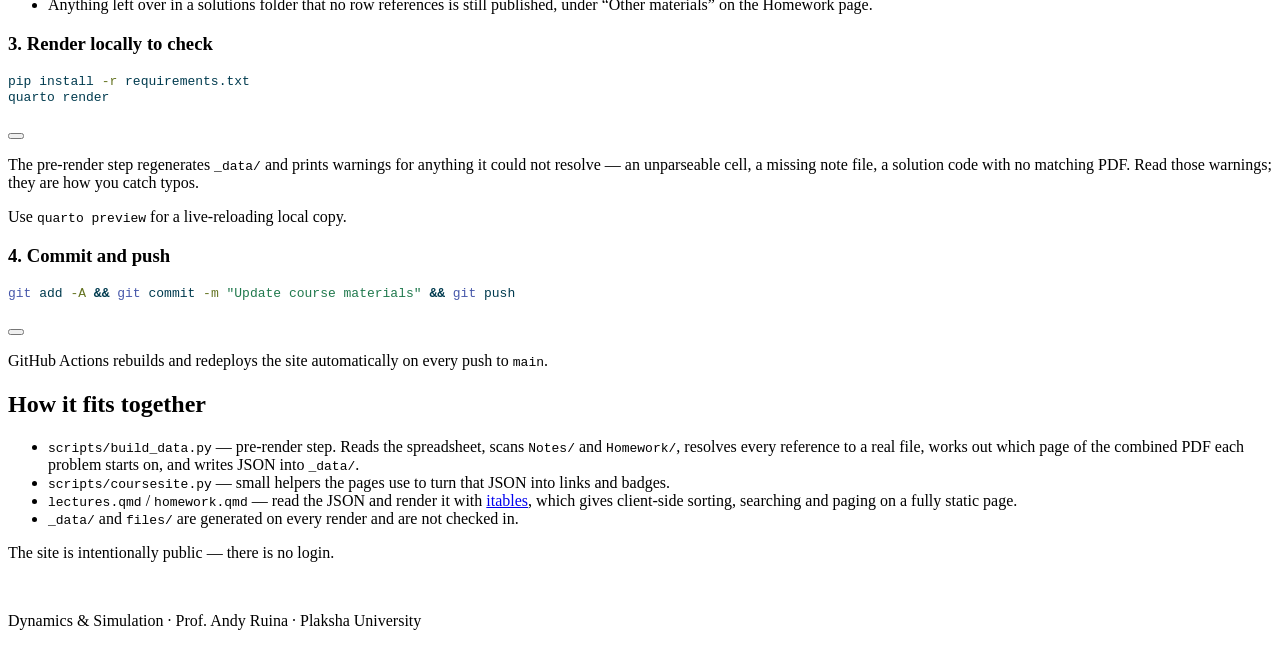
==== commit a804dee8: "Built site for gh-pages" ====
--- a/about.html
+++ b/about.html
@@ -80,7 +80,7 @@
 <link href="site_libs/quarto-html/quarto-syntax-highlighting-64a204ab8560d761af7679ceaba22944.css" rel="stylesheet" id="quarto-text-highlighting-styles">
 <script src="site_libs/bootstrap/bootstrap.min.js"></script>
 <link href="site_libs/bootstrap/bootstrap-icons.css" rel="stylesheet">
-<link href="site_libs/bootstrap/bootstrap-6ac2aec46ad7f46b16024ee4409aa65c.min.css" rel="stylesheet" append-hash="true" id="quarto-bootstrap" data-mode="light">
+<link href="site_libs/bootstrap/bootstrap-3e9b1289f5f353c49b617ce48ad2bc38.min.css" rel="stylesheet" append-hash="true" id="quarto-bootstrap" data-mode="light">
 <script id="quarto-search-options" type="application/json">{
   "location": "navbar",
   "copy-button": false,
@@ -145,6 +145,10 @@
   <li class="nav-item">
     <a class="nav-link" href="./homework.html"> 
 <span class="menu-text">Homework</span></a>
+  </li>  
+  <li class="nav-item">
+    <a class="nav-link" href="./exams.html"> 
+<span class="menu-text">Exams</span></a>
   </li>  
   <li class="nav-item">
     <a class="nav-link active" href="./about.html" aria-current="page"> 
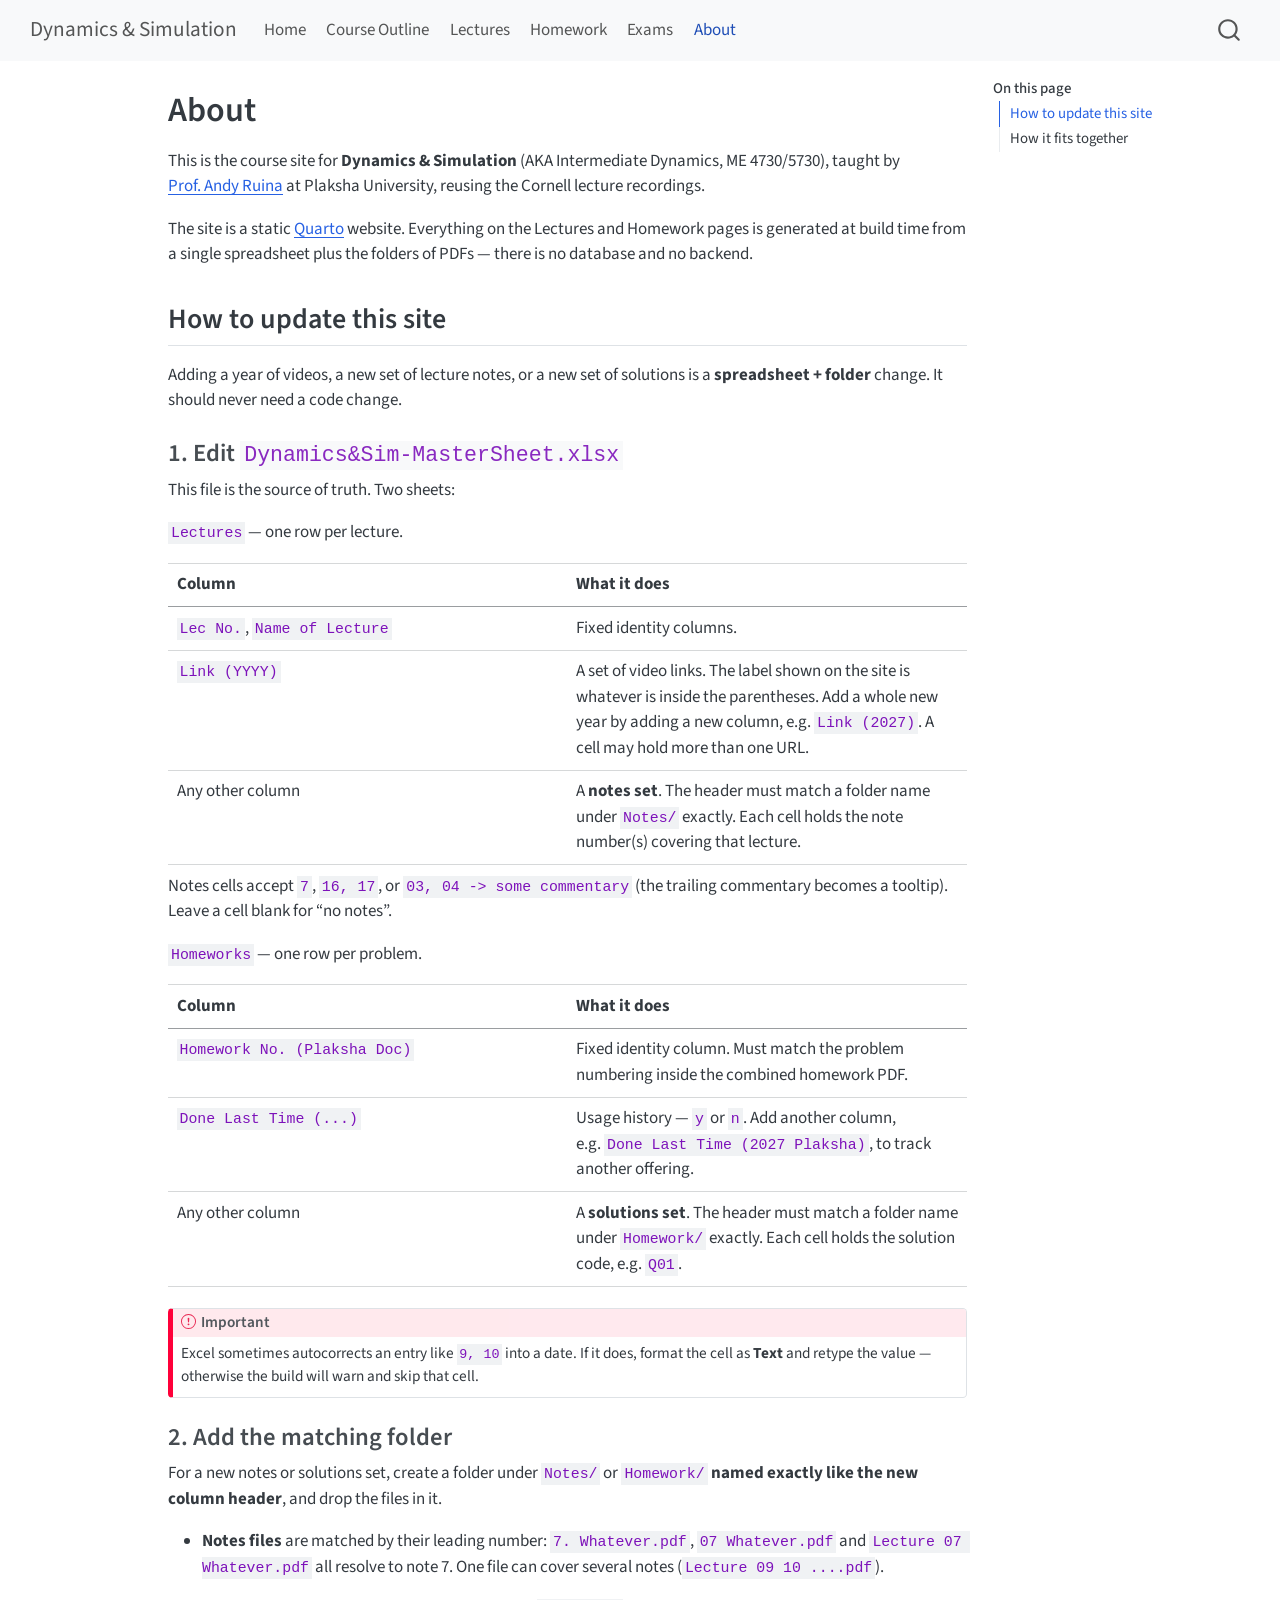
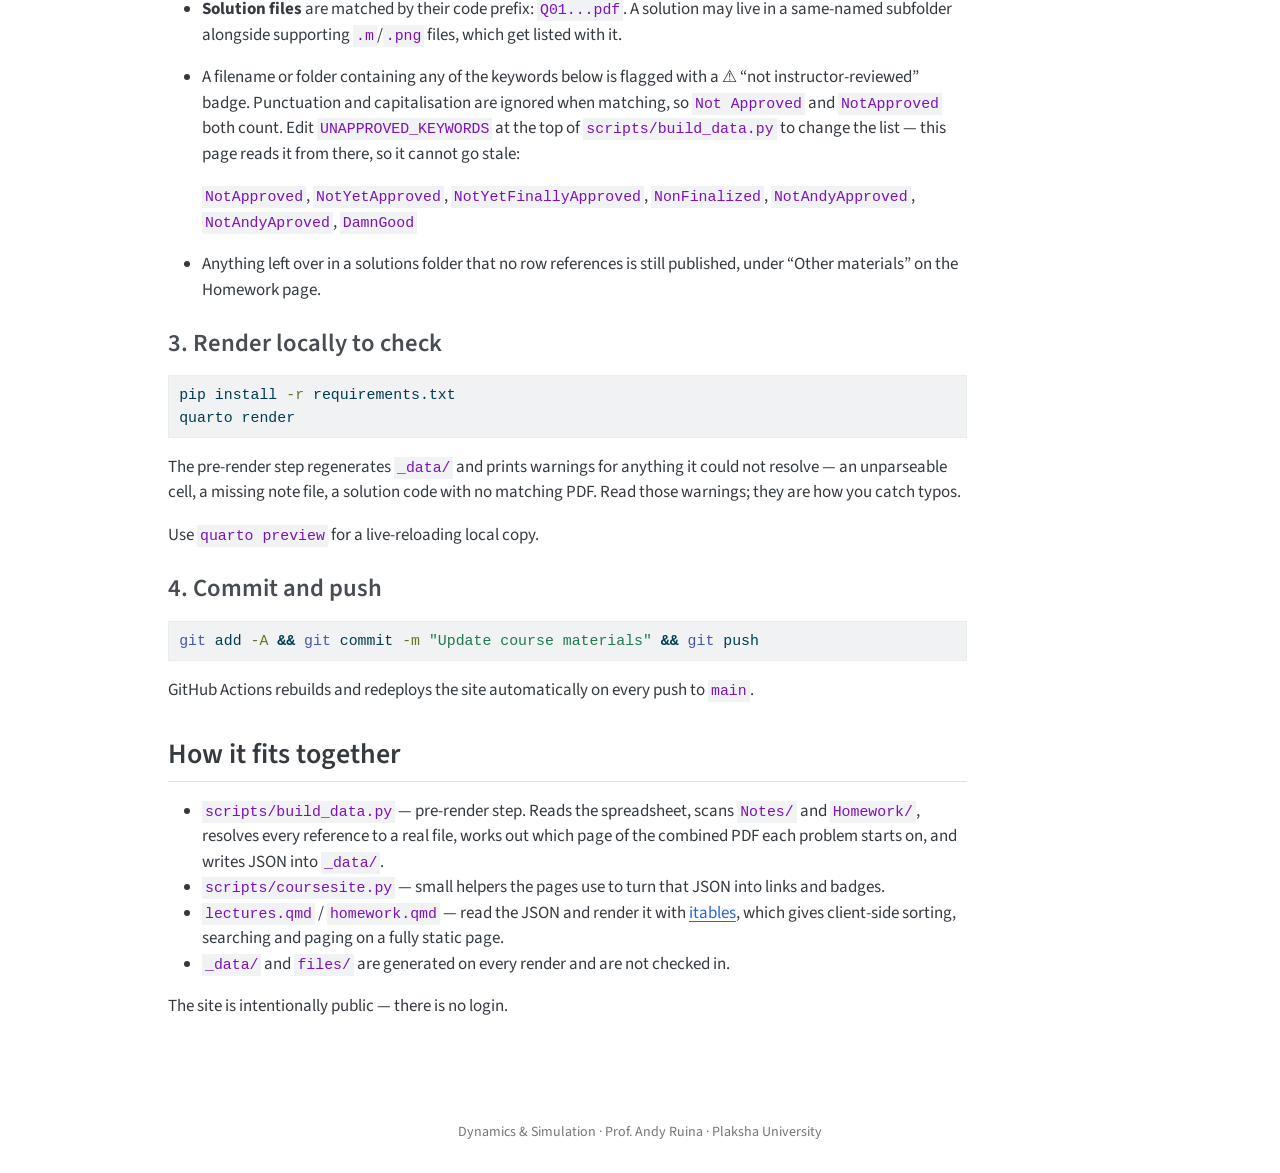
==== commit 3f0f7a0b: "Built site for gh-pages" ====
--- a/about.html
+++ b/about.html
@@ -2,7 +2,7 @@
 <html xmlns="http://www.w3.org/1999/xhtml" lang="en" xml:lang="en"><head>
 
 <meta charset="utf-8">
-<meta name="generator" content="quarto-1.10.18">
+<meta name="generator" content="quarto-1.10.19">
 
 <meta name="viewport" content="width=device-width, initial-scale=1.0, user-scalable=yes">
 
@@ -77,10 +77,10 @@
 <script src="site_libs/quarto-html/tippy.umd.min.js"></script>
 <script src="site_libs/quarto-html/anchor.min.js"></script>
 <link href="site_libs/quarto-html/tippy.css" rel="stylesheet">
-<link href="site_libs/quarto-html/quarto-syntax-highlighting-64a204ab8560d761af7679ceaba22944.css" rel="stylesheet" id="quarto-text-highlighting-styles">
+<link href="site_libs/quarto-html/quarto-syntax-highlighting-bf27225e3a48a9273f3daa8f8e829971.css" rel="stylesheet" id="quarto-text-highlighting-styles">
 <script src="site_libs/bootstrap/bootstrap.min.js"></script>
 <link href="site_libs/bootstrap/bootstrap-icons.css" rel="stylesheet">
-<link href="site_libs/bootstrap/bootstrap-3e9b1289f5f353c49b617ce48ad2bc38.min.css" rel="stylesheet" append-hash="true" id="quarto-bootstrap" data-mode="light">
+<link href="site_libs/bootstrap/bootstrap-12a87ce4a3db8ae78ad34dc8821cdee3.min.css" rel="stylesheet" append-hash="true" id="quarto-bootstrap" data-mode="light">
 <script id="quarto-search-options" type="application/json">{
   "location": "navbar",
   "copy-button": false,
--- a/site_libs/quarto-html/quarto-syntax-highlighting-bf27225e3a48a9273f3daa8f8e829971.css
+++ b/site_libs/quarto-html/quarto-syntax-highlighting-bf27225e3a48a9273f3daa8f8e829971.css
@@ -0,0 +1,236 @@
+/* quarto syntax highlight colors */
+:root {
+  --quarto-hl-ot-color: #003B4F;
+  --quarto-hl-at-color: #657422;
+  --quarto-hl-ss-color: #20794D;
+  --quarto-hl-an-color: #5E5E5E;
+  --quarto-hl-fu-color: #4758AB;
+  --quarto-hl-st-color: #20794D;
+  --quarto-hl-cf-color: #003B4F;
+  --quarto-hl-op-color: #5E5E5E;
+  --quarto-hl-er-color: #AD0000;
+  --quarto-hl-bn-color: #AD0000;
+  --quarto-hl-al-color: #AD0000;
+  --quarto-hl-va-color: #111111;
+  --quarto-hl-bu-color: inherit;
+  --quarto-hl-ex-color: inherit;
+  --quarto-hl-pp-color: #AD0000;
+  --quarto-hl-in-color: #5E5E5E;
+  --quarto-hl-vs-color: #20794D;
+  --quarto-hl-wa-color: #5E5E5E;
+  --quarto-hl-do-color: #5E5E5E;
+  --quarto-hl-im-color: #00769E;
+  --quarto-hl-ch-color: #20794D;
+  --quarto-hl-dt-color: #AD0000;
+  --quarto-hl-fl-color: #AD0000;
+  --quarto-hl-co-color: #5E5E5E;
+  --quarto-hl-cv-color: #5E5E5E;
+  --quarto-hl-cn-color: #8f5902;
+  --quarto-hl-sc-color: #5E5E5E;
+  --quarto-hl-dv-color: #AD0000;
+  --quarto-hl-kw-color: #003B4F;
+}
+
+/* other quarto variables */
+:root {
+  --quarto-font-monospace: SFMono-Regular, Menlo, Monaco, Consolas, "Liberation Mono", "Courier New", monospace;
+}
+
+/* syntax highlight based on Pandoc's rules */
+pre > code.sourceCode > span {
+  color: #003B4F;
+}
+
+code.sourceCode > span {
+  color: #003B4F;
+}
+
+div.sourceCode,
+div.sourceCode pre.sourceCode {
+  color: #003B4F;
+}
+
+/* Normal */
+code span {
+  color: #003B4F;
+}
+
+/* Alert */
+code span.al {
+  color: #AD0000;
+  font-style: inherit;
+}
+
+/* Annotation */
+code span.an {
+  color: #5E5E5E;
+  font-style: inherit;
+}
+
+/* Attribute */
+code span.at {
+  color: #657422;
+  font-style: inherit;
+}
+
+/* BaseN */
+code span.bn {
+  color: #AD0000;
+  font-style: inherit;
+}
+
+/* BuiltIn */
+code span.bu {
+  font-style: inherit;
+}
+
+/* ControlFlow */
+code span.cf {
+  color: #003B4F;
+  font-weight: bold;
+  font-style: inherit;
+}
+
+/* Char */
+code span.ch {
+  color: #20794D;
+  font-style: inherit;
+}
+
+/* Constant */
+code span.cn {
+  color: #8f5902;
+  font-style: inherit;
+}
+
+/* Comment */
+code span.co {
+  color: #5E5E5E;
+  font-style: inherit;
+}
+
+/* CommentVar */
+code span.cv {
+  color: #5E5E5E;
+  font-style: italic;
+}
+
+/* Documentation */
+code span.do {
+  color: #5E5E5E;
+  font-style: italic;
+}
+
+/* DataType */
+code span.dt {
+  color: #AD0000;
+  font-style: inherit;
+}
+
+/* DecVal */
+code span.dv {
+  color: #AD0000;
+  font-style: inherit;
+}
+
+/* Error */
+code span.er {
+  color: #AD0000;
+  font-style: inherit;
+}
+
+/* Extension */
+code span.ex {
+  font-style: inherit;
+}
+
+/* Float */
+code span.fl {
+  color: #AD0000;
+  font-style: inherit;
+}
+
+/* Function */
+code span.fu {
+  color: #4758AB;
+  font-style: inherit;
+}
+
+/* Import */
+code span.im {
+  color: #00769E;
+  font-style: inherit;
+}
+
+/* Information */
+code span.in {
+  color: #5E5E5E;
+  font-style: inherit;
+}
+
+/* Keyword */
+code span.kw {
+  color: #003B4F;
+  font-weight: bold;
+  font-style: inherit;
+}
+
+/* Operator */
+code span.op {
+  color: #5E5E5E;
+  font-style: inherit;
+}
+
+/* Other */
+code span.ot {
+  color: #003B4F;
+  font-style: inherit;
+}
+
+/* Preprocessor */
+code span.pp {
+  color: #AD0000;
+  font-style: inherit;
+}
+
+/* SpecialChar */
+code span.sc {
+  color: #5E5E5E;
+  font-style: inherit;
+}
+
+/* SpecialString */
+code span.ss {
+  color: #20794D;
+  font-style: inherit;
+}
+
+/* String */
+code span.st {
+  color: #20794D;
+  font-style: inherit;
+}
+
+/* Variable */
+code span.va {
+  color: #111111;
+  font-style: inherit;
+}
+
+/* VerbatimString */
+code span.vs {
+  color: #20794D;
+  font-style: inherit;
+}
+
+/* Warning */
+code span.wa {
+  color: #5E5E5E;
+  font-style: italic;
+}
+
+.prevent-inlining {
+  content: "</";
+}
+
+/*# sourceMappingURL=8be38f48d34c45af72792cbd699585e7.css.map */
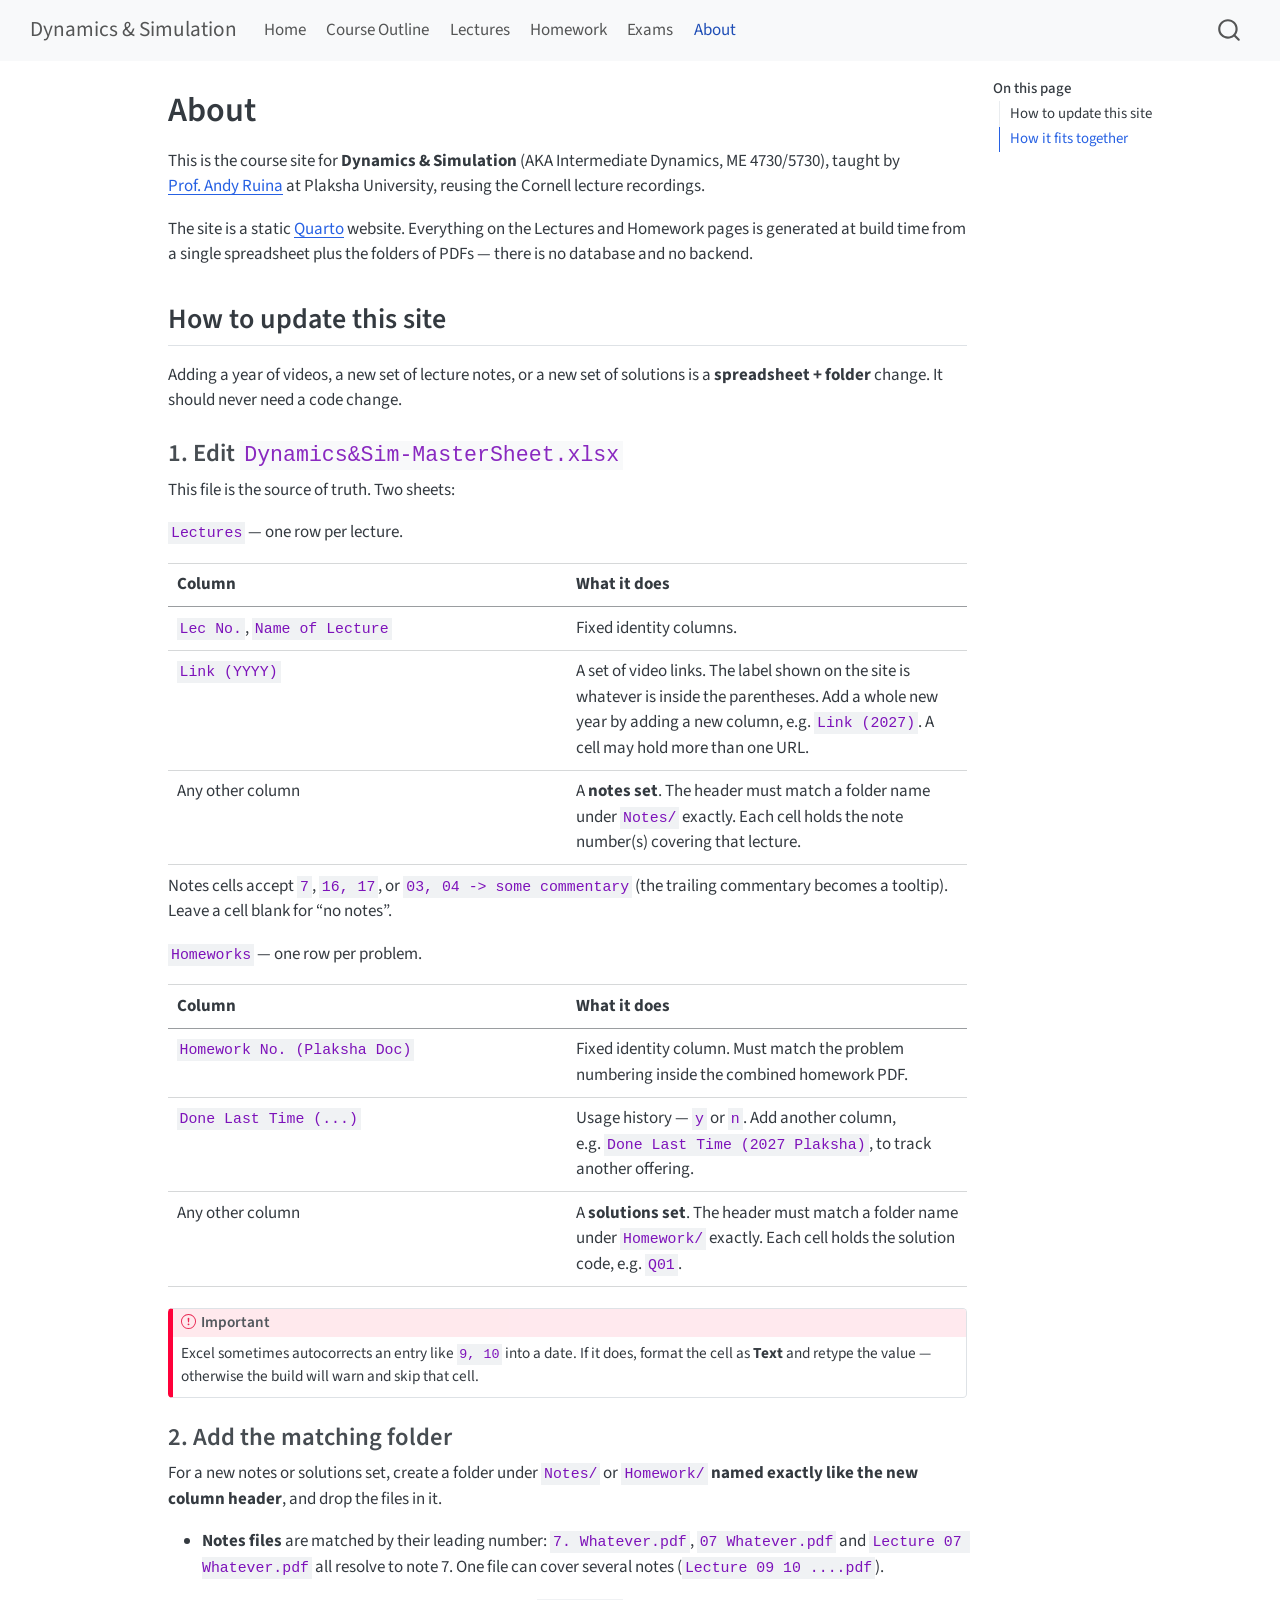
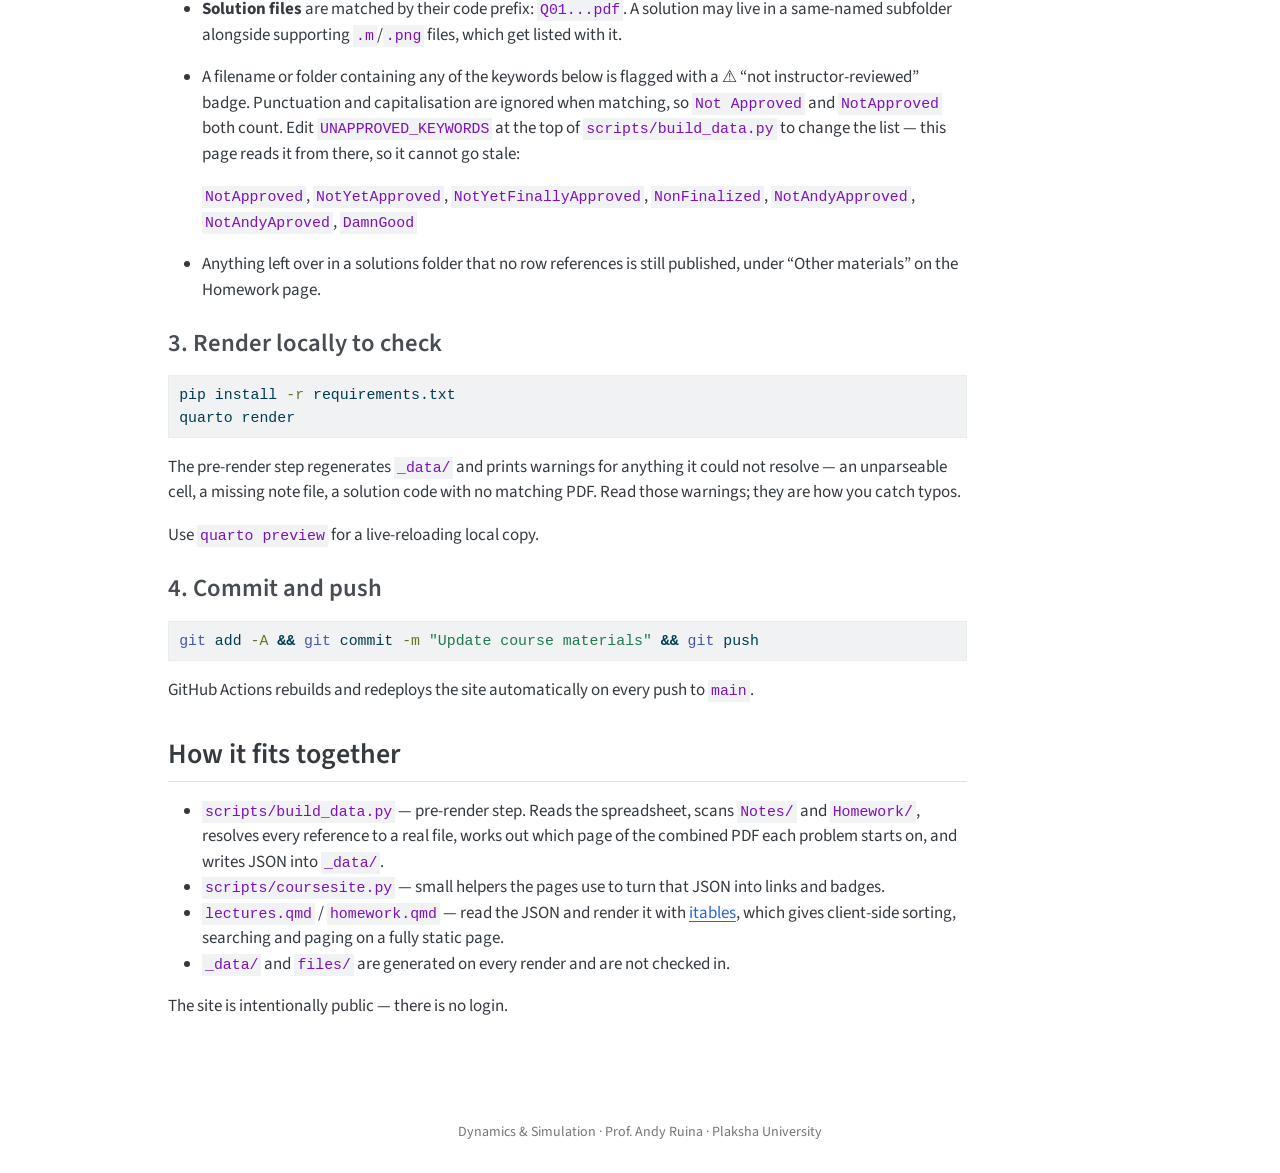
==== commit bcd96515: "Built site for gh-pages" ====
--- a/about.html
+++ b/about.html
@@ -2,7 +2,7 @@
 <html xmlns="http://www.w3.org/1999/xhtml" lang="en" xml:lang="en"><head>
 
 <meta charset="utf-8">
-<meta name="generator" content="quarto-1.10.19">
+<meta name="generator" content="quarto-1.11.9">
 
 <meta name="viewport" content="width=device-width, initial-scale=1.0, user-scalable=yes">
 
@@ -73,14 +73,15 @@
 <meta name="quarto:offset" content="./">
 <script src="site_libs/quarto-html/quarto.js" type="module"></script>
 <script src="site_libs/quarto-html/tabsets/tabsets.js" type="module"></script>
+<script src="site_libs/quarto-html/scrollable-regions/scrollable-regions.js" type="module"></script>
 <script src="site_libs/quarto-html/popper.min.js"></script>
 <script src="site_libs/quarto-html/tippy.umd.min.js"></script>
 <script src="site_libs/quarto-html/anchor.min.js"></script>
 <link href="site_libs/quarto-html/tippy.css" rel="stylesheet">
-<link href="site_libs/quarto-html/quarto-syntax-highlighting-bf27225e3a48a9273f3daa8f8e829971.css" rel="stylesheet" id="quarto-text-highlighting-styles">
+<link href="site_libs/quarto-html/quarto-syntax-highlighting-63b5708e65d6cd79cd7618c58d0c21e7.css" rel="stylesheet" id="quarto-text-highlighting-styles">
 <script src="site_libs/bootstrap/bootstrap.min.js"></script>
 <link href="site_libs/bootstrap/bootstrap-icons.css" rel="stylesheet">
-<link href="site_libs/bootstrap/bootstrap-12a87ce4a3db8ae78ad34dc8821cdee3.min.css" rel="stylesheet" append-hash="true" id="quarto-bootstrap" data-mode="light">
+<link href="site_libs/bootstrap/bootstrap-8d3ad9c781c51ccd60b292c95058b2c2.min.css" rel="stylesheet" append-hash="true" id="quarto-bootstrap" data-mode="light">
 <script id="quarto-search-options" type="application/json">{
   "location": "navbar",
   "copy-button": false,
@@ -113,19 +114,18 @@
 <link rel="stylesheet" href="styles.css">
 </head>
 
-<body class="nav-fixed quarto-light">
+<body class="nav-fixed quarto-light"><a id="quarto-skip-link" class="visually-hidden-focusable" href="#quarto-document-content">Skip to main content</a>
 
 <div id="quarto-search-results"></div>
   <header id="quarto-header" class="headroom fixed-top">
-    <nav class="navbar navbar-expand-lg " data-bs-theme="dark">
+    <nav class="navbar navbar-expand-lg " data-bs-theme="dark" aria-label="Site">
       <div class="navbar-container container-fluid">
       <div class="navbar-brand-container mx-auto">
     <a class="navbar-brand" href="./index.html">
     <span class="navbar-title">Dynamics &amp; Simulation</span>
     </a>
   </div>
-            <div id="quarto-search" class="" title="Search"></div>
-          <button class="navbar-toggler" type="button" data-bs-toggle="collapse" data-bs-target="#navbarCollapse" aria-controls="navbarCollapse" role="menu" aria-expanded="false" aria-label="Toggle navigation" onclick="if (window.quartoToggleHeadroom) { window.quartoToggleHeadroom(); }">
+          <button class="navbar-toggler" type="button" data-bs-toggle="collapse" data-bs-target="#navbarCollapse" aria-controls="navbarCollapse" aria-expanded="false" aria-label="Toggle navigation" onclick="if (window.quartoToggleHeadroom) { window.quartoToggleHeadroom(); }">
   <span class="navbar-toggler-icon"></span>
 </button>
           <div class="collapse navbar-collapse" id="navbarCollapse">
@@ -158,6 +158,7 @@
           </div> <!-- /navcollapse -->
             <div class="quarto-navbar-tools">
 </div>
+            <div id="quarto-search" class="" title="Search"></div>
       </div> <!-- /container-fluid -->
     </nav>
 </header>
@@ -166,7 +167,7 @@
 <!-- sidebar -->
 <!-- margin-sidebar -->
     <div id="quarto-margin-sidebar" class="sidebar margin-sidebar">
-        <nav id="TOC" role="doc-toc" class="toc-active">
+        <nav id="TOC" role="doc-toc" aria-labelledby="toc-title" class="toc-active">
     <h2 id="toc-title">On this page</h2>
    
   <ul>
@@ -182,7 +183,7 @@
 </nav>
     </div>
 <!-- main -->
-<main class="content" id="quarto-document-content">
+<main class="content" id="quarto-document-content" tabindex="-1">
 
 <header id="title-block-header" class="quarto-title-block default">
 <div class="quarto-title">
@@ -392,11 +393,30 @@
       var localhostRegex = new RegExp(/^(?:http|https):\/\/localhost\:?[0-9]*\//);
       var mailtoRegex = new RegExp(/^mailto:/);
         var filterRegex = new RegExp("https:\/\/suraj1102\.github\.io\/DynamicsSimWebsite\/");
+      const newWindowLabel = "(opens in a new tab)";
+      const newWindowNoteId = "quarto-ext-newwindow-label";
+      // Links reference one hidden label through aria-describedby, so the
+      // announcement never changes their accessible name.
+      var describeNewWindow = (link) => {
+        if (!window.document.getElementById(newWindowNoteId)) {
+          var newWindowNote = window.document.createElement("span");
+          newWindowNote.id = newWindowNoteId;
+          newWindowNote.hidden = true;
+          newWindowNote.textContent = newWindowLabel;
+          window.document.body.appendChild(newWindowNote);
+        }
+        var describedBy = (link.getAttribute("aria-describedby") || "").split(/\s+/).filter(Boolean);
+        if (!describedBy.includes(newWindowNoteId)) {
+          describedBy.push(newWindowNoteId);
+          link.setAttribute("aria-describedby", describedBy.join(" "));
+        }
+      }
       var isInternal = (href) => {
           return filterRegex.test(href) || localhostRegex.test(href) || mailtoRegex.test(href);
       }
       // Inspect non-navigation links and adorn them if external
-     var links = window.document.querySelectorAll('a[href]:not(.nav-link):not(.navbar-brand):not(.toc-action):not(.sidebar-link):not(.sidebar-item-toggle):not(.pagination-link):not(.no-external):not([aria-hidden]):not(.dropdown-item):not(.quarto-navigation-tool):not(.about-link)');
+      window.quartoDecorateExternalLinks = function (root) {
+     var links = (root || window.document).querySelectorAll('a[href]:not(.nav-link):not(.navbar-brand):not(.toc-action):not(.sidebar-link):not(.sidebar-item-toggle):not(.pagination-link):not(.no-external):not([aria-hidden]):not(.dropdown-item):not(.quarto-navigation-tool):not(.about-link)');
       for (var i=0; i<links.length; i++) {
         const link = links[i];
         if (!isInternal(link.href)) {
@@ -410,8 +430,70 @@
             if (link.getAttribute("rel") === null) {
               link.setAttribute("rel", "noopener");
             }
-        }
-      }
+            describeNewWindow(link);
+          if (!link.classList.contains('no-external-icon')) {
+          }
+        }
+      }
+      };
+      window.quartoDecorateExternalLinks(window.document);
+    // Esc closes the popup (WCAG 1.4.13) and focus leaving both trigger and
+    // popup closes it (WCAG 2.4.11); tippy handles neither for interactive popups.
+    const hideOnEscAndFocusOut = {
+      name: 'hideOnEscAndFocusOut',
+      defaultValue: true,
+      fn(instance) {
+        const dismiss = () => {
+          // A show scheduled by the trigger delay would otherwise reopen it
+          instance.clearDelayTimeouts();
+          instance.hide();
+        };
+        const onKeyDown = (event) => {
+          if (event.key !== 'Escape') {
+            return;
+          }
+          // Keep Esc from also reaching page handlers (e.g. reveal.js overview),
+          // except an open reveal.js slide menu, which Esc should close too.
+          // The menu handles keys only when its keyboard option is on.
+          const menuHandlesEsc = window.Reveal?.getPlugin?.('menu')?.isOpen() &&
+            window.Reveal.getConfig().menu?.keyboard !== false;
+          if (!menuHandlesEsc) {
+            event.stopPropagation();
+          }
+          if (instance.popper.contains(window.document.activeElement)) {
+            // Disabled while refocusing so the focus trigger does not reopen it
+            instance.disable();
+            instance.reference.focus();
+            instance.enable();
+          }
+          dismiss();
+        };
+        const onFocusOut = (event) => {
+          const target = event.relatedTarget;
+          if (target && !instance.reference.contains(target) &&
+              !instance.popper.contains(target)) {
+            dismiss();
+          }
+        };
+        // On the trigger too: a click trigger (code-annotations: select) has no
+        // blur handling. Attached for the instance's lifetime so leaving the
+        // trigger also cancels a show still pending on the trigger delay.
+        instance.reference.addEventListener('focusout', onFocusOut);
+        return {
+          onShow() {
+            window.document.addEventListener('keydown', onKeyDown, true);
+            instance.popper.addEventListener('focusout', onFocusOut);
+          },
+          onHide() {
+            window.document.removeEventListener('keydown', onKeyDown, true);
+            instance.popper.removeEventListener('focusout', onFocusOut);
+          },
+          onDestroy() {
+            instance.reference.removeEventListener('focusout', onFocusOut);
+          },
+        };
+      },
+    };
     function tippyHover(el, contentFn, onTriggerFn, onUntriggerFn) {
       const config = {
         allowHTML: true,
@@ -425,6 +507,7 @@
         interactiveBorder: 10,
         theme: 'quarto',
         placement: 'bottom-start',
+        plugins: [hideOnEscAndFocusOut],
       };
       if (contentFn) {
         config.content = contentFn;
@@ -587,44 +670,54 @@
           const lineIds = lines.map((line) => {
             return targetCell + "-" + line;
           })
-          let top = null;
-          let height = null;
-          let parent = null;
+          // Each band is positioned against its own containing block, which is
+          // not the offsetParent of the lines, so place it from client rects.
+          const placeBand = (band, firstEl, lastEl, codeBlock) => {
+            const container = band.offsetParent;
+            if (container === null) {
+              return;
+            }
+            const containerRect = container.getBoundingClientRect();
+            // Reveal.js scales slides with a transform, so convert client
+            // pixels back to the CSS pixels of the container.
+            const scale = containerRect.height / container.offsetHeight || 1;
+            const firstRect = firstEl.getBoundingClientRect();
+            const lastRect = lastEl.getBoundingClientRect();
+            const top = (firstRect.top - containerRect.top) / scale - container.clientTop + container.scrollTop;
+            const height = (lastRect.bottom - firstRect.top) / scale;
+            band.style.top = top - 2 + "px";
+            band.style.height = height + 4 + "px";
+            if (codeBlock) {
+              // Without the copy button wrapper, the containing block is wider
+              // than the code block, so span the code block explicitly.
+              const blockRect = codeBlock.getBoundingClientRect();
+              band.style.left = (blockRect.left - containerRect.left) / scale - container.clientLeft + container.scrollLeft + "px";
+              band.style.width = blockRect.width / scale + "px";
+            }
+          };
           if (lineIds.length > 0) {
-              //compute the position of the single el (top and bottom and make a div)
-              const el = window.document.getElementById(lineIds[0]);
-              top = el.offsetTop;
-              height = el.offsetHeight;
-              parent = el.parentElement.parentElement;
-            if (lineIds.length > 1) {
-              const lastEl = window.document.getElementById(lineIds[lineIds.length - 1]);
-              const bottom = lastEl.offsetTop + lastEl.offsetHeight;
-              height = bottom - top;
-            }
-            if (top !== null && height !== null && parent !== null) {
-              // cook up a div (if necessary) and position it 
-              let div = window.document.getElementById("code-annotation-line-highlight");
-              if (div === null) {
-                div = window.document.createElement("div");
-                div.setAttribute("id", "code-annotation-line-highlight");
-                div.style.position = 'absolute';
-                parent.appendChild(div);
-              }
-              div.style.top = top - 2 + "px";
-              div.style.height = height + 4 + "px";
-              div.style.left = 0;
-              let gutterDiv = window.document.getElementById("code-annotation-line-highlight-gutter");
-              if (gutterDiv === null) {
-                gutterDiv = window.document.createElement("div");
-                gutterDiv.setAttribute("id", "code-annotation-line-highlight-gutter");
-                gutterDiv.style.position = 'absolute';
-                const codeCell = window.document.getElementById(targetCell);
-                const gutter = codeCell.querySelector('.code-annotation-gutter');
-                gutter.appendChild(gutterDiv);
-              }
-              gutterDiv.style.top = top - 2 + "px";
-              gutterDiv.style.height = height + 4 + "px";
-            }
+            const el = window.document.getElementById(lineIds[0]);
+            const lastEl = window.document.getElementById(lineIds[lineIds.length - 1]);
+            const parent = el.parentElement.parentElement;
+            // cook up a div (if necessary) and position it
+            let div = window.document.getElementById("code-annotation-line-highlight");
+            if (div === null) {
+              div = window.document.createElement("div");
+              div.setAttribute("id", "code-annotation-line-highlight");
+              div.style.position = 'absolute';
+              parent.appendChild(div);
+            }
+            placeBand(div, el, lastEl, parent.closest("div.sourceCode") || parent);
+            let gutterDiv = window.document.getElementById("code-annotation-line-highlight-gutter");
+            if (gutterDiv === null) {
+              gutterDiv = window.document.createElement("div");
+              gutterDiv.setAttribute("id", "code-annotation-line-highlight-gutter");
+              gutterDiv.style.position = 'absolute';
+              const codeCell = window.document.getElementById(targetCell);
+              const gutter = codeCell.querySelector('.code-annotation-gutter');
+              gutter.appendChild(gutterDiv);
+            }
+            placeBand(gutterDiv, el, lastEl);
             selectedAnnoteEl = annoteEl;
           }
         };
@@ -723,6 +816,9 @@
     }
   });
   </script>
+  <script type="application/javascript">
+  window.quartoScrollableRegionsLabels = {"code":"Scrollable code","output":"Scrollable output"};
+  </script>
 </div> <!-- /content -->
 <footer class="footer">
   <div class="nav-footer">
--- a/site_libs/quarto-html/quarto-syntax-highlighting-63b5708e65d6cd79cd7618c58d0c21e7.css
+++ b/site_libs/quarto-html/quarto-syntax-highlighting-63b5708e65d6cd79cd7618c58d0c21e7.css
@@ -0,0 +1,236 @@
+/* quarto syntax highlight colors */
+:root {
+  --quarto-hl-ot-color: #003B4F;
+  --quarto-hl-at-color: #657422;
+  --quarto-hl-ss-color: #20794D;
+  --quarto-hl-an-color: #5E5E5E;
+  --quarto-hl-fu-color: #4758AB;
+  --quarto-hl-st-color: #20794D;
+  --quarto-hl-cf-color: #003B4F;
+  --quarto-hl-op-color: #5E5E5E;
+  --quarto-hl-er-color: #AD0000;
+  --quarto-hl-bn-color: #AD0000;
+  --quarto-hl-al-color: #AD0000;
+  --quarto-hl-va-color: #111111;
+  --quarto-hl-bu-color: inherit;
+  --quarto-hl-ex-color: inherit;
+  --quarto-hl-pp-color: #AD0000;
+  --quarto-hl-in-color: #5E5E5E;
+  --quarto-hl-vs-color: #20794D;
+  --quarto-hl-wa-color: #5E5E5E;
+  --quarto-hl-do-color: #5E5E5E;
+  --quarto-hl-im-color: #00769E;
+  --quarto-hl-ch-color: #20794D;
+  --quarto-hl-dt-color: #AD0000;
+  --quarto-hl-fl-color: #AD0000;
+  --quarto-hl-co-color: #5E5E5E;
+  --quarto-hl-cv-color: #5E5E5E;
+  --quarto-hl-cn-color: #8f5902;
+  --quarto-hl-sc-color: #5E5E5E;
+  --quarto-hl-dv-color: #AD0000;
+  --quarto-hl-kw-color: #003B4F;
+}
+
+/* other quarto variables */
+:root {
+  --quarto-font-monospace: SFMono-Regular, Menlo, Monaco, Consolas, "Liberation Mono", "Courier New", monospace;
+}
+
+/* syntax highlight based on Pandoc's rules */
+pre > code.sourceCode > span {
+  color: #003B4F;
+}
+
+code.sourceCode > span {
+  color: #003B4F;
+}
+
+div.sourceCode,
+div.sourceCode pre.sourceCode {
+  color: #003B4F;
+}
+
+/* Normal */
+code span {
+  color: #003B4F;
+}
+
+/* Alert */
+code span.al {
+  color: #AD0000;
+  font-style: inherit;
+}
+
+/* Annotation */
+code span.an {
+  color: #5E5E5E;
+  font-style: inherit;
+}
+
+/* Attribute */
+code span.at {
+  color: #657422;
+  font-style: inherit;
+}
+
+/* BaseN */
+code span.bn {
+  color: #AD0000;
+  font-style: inherit;
+}
+
+/* BuiltIn */
+code span.bu {
+  font-style: inherit;
+}
+
+/* ControlFlow */
+code span.cf {
+  color: #003B4F;
+  font-weight: bold;
+  font-style: inherit;
+}
+
+/* Char */
+code span.ch {
+  color: #20794D;
+  font-style: inherit;
+}
+
+/* Constant */
+code span.cn {
+  color: #8f5902;
+  font-style: inherit;
+}
+
+/* Comment */
+code span.co {
+  color: #5E5E5E;
+  font-style: inherit;
+}
+
+/* CommentVar */
+code span.cv {
+  color: #5E5E5E;
+  font-style: italic;
+}
+
+/* Documentation */
+code span.do {
+  color: #5E5E5E;
+  font-style: italic;
+}
+
+/* DataType */
+code span.dt {
+  color: #AD0000;
+  font-style: inherit;
+}
+
+/* DecVal */
+code span.dv {
+  color: #AD0000;
+  font-style: inherit;
+}
+
+/* Error */
+code span.er {
+  color: #AD0000;
+  font-style: inherit;
+}
+
+/* Extension */
+code span.ex {
+  font-style: inherit;
+}
+
+/* Float */
+code span.fl {
+  color: #AD0000;
+  font-style: inherit;
+}
+
+/* Function */
+code span.fu {
+  color: #4758AB;
+  font-style: inherit;
+}
+
+/* Import */
+code span.im {
+  color: #00769E;
+  font-style: inherit;
+}
+
+/* Information */
+code span.in {
+  color: #5E5E5E;
+  font-style: inherit;
+}
+
+/* Keyword */
+code span.kw {
+  color: #003B4F;
+  font-weight: bold;
+  font-style: inherit;
+}
+
+/* Operator */
+code span.op {
+  color: #5E5E5E;
+  font-style: inherit;
+}
+
+/* Other */
+code span.ot {
+  color: #003B4F;
+  font-style: inherit;
+}
+
+/* Preprocessor */
+code span.pp {
+  color: #AD0000;
+  font-style: inherit;
+}
+
+/* SpecialChar */
+code span.sc {
+  color: #5E5E5E;
+  font-style: inherit;
+}
+
+/* SpecialString */
+code span.ss {
+  color: #20794D;
+  font-style: inherit;
+}
+
+/* String */
+code span.st {
+  color: #20794D;
+  font-style: inherit;
+}
+
+/* Variable */
+code span.va {
+  color: #111111;
+  font-style: inherit;
+}
+
+/* VerbatimString */
+code span.vs {
+  color: #20794D;
+  font-style: inherit;
+}
+
+/* Warning */
+code span.wa {
+  color: #5E5E5E;
+  font-style: italic;
+}
+
+.prevent-inlining {
+  content: "</";
+}
+
+/*# sourceMappingURL=054cc16b9e9817627be6994582d2ffb5.css.map */
